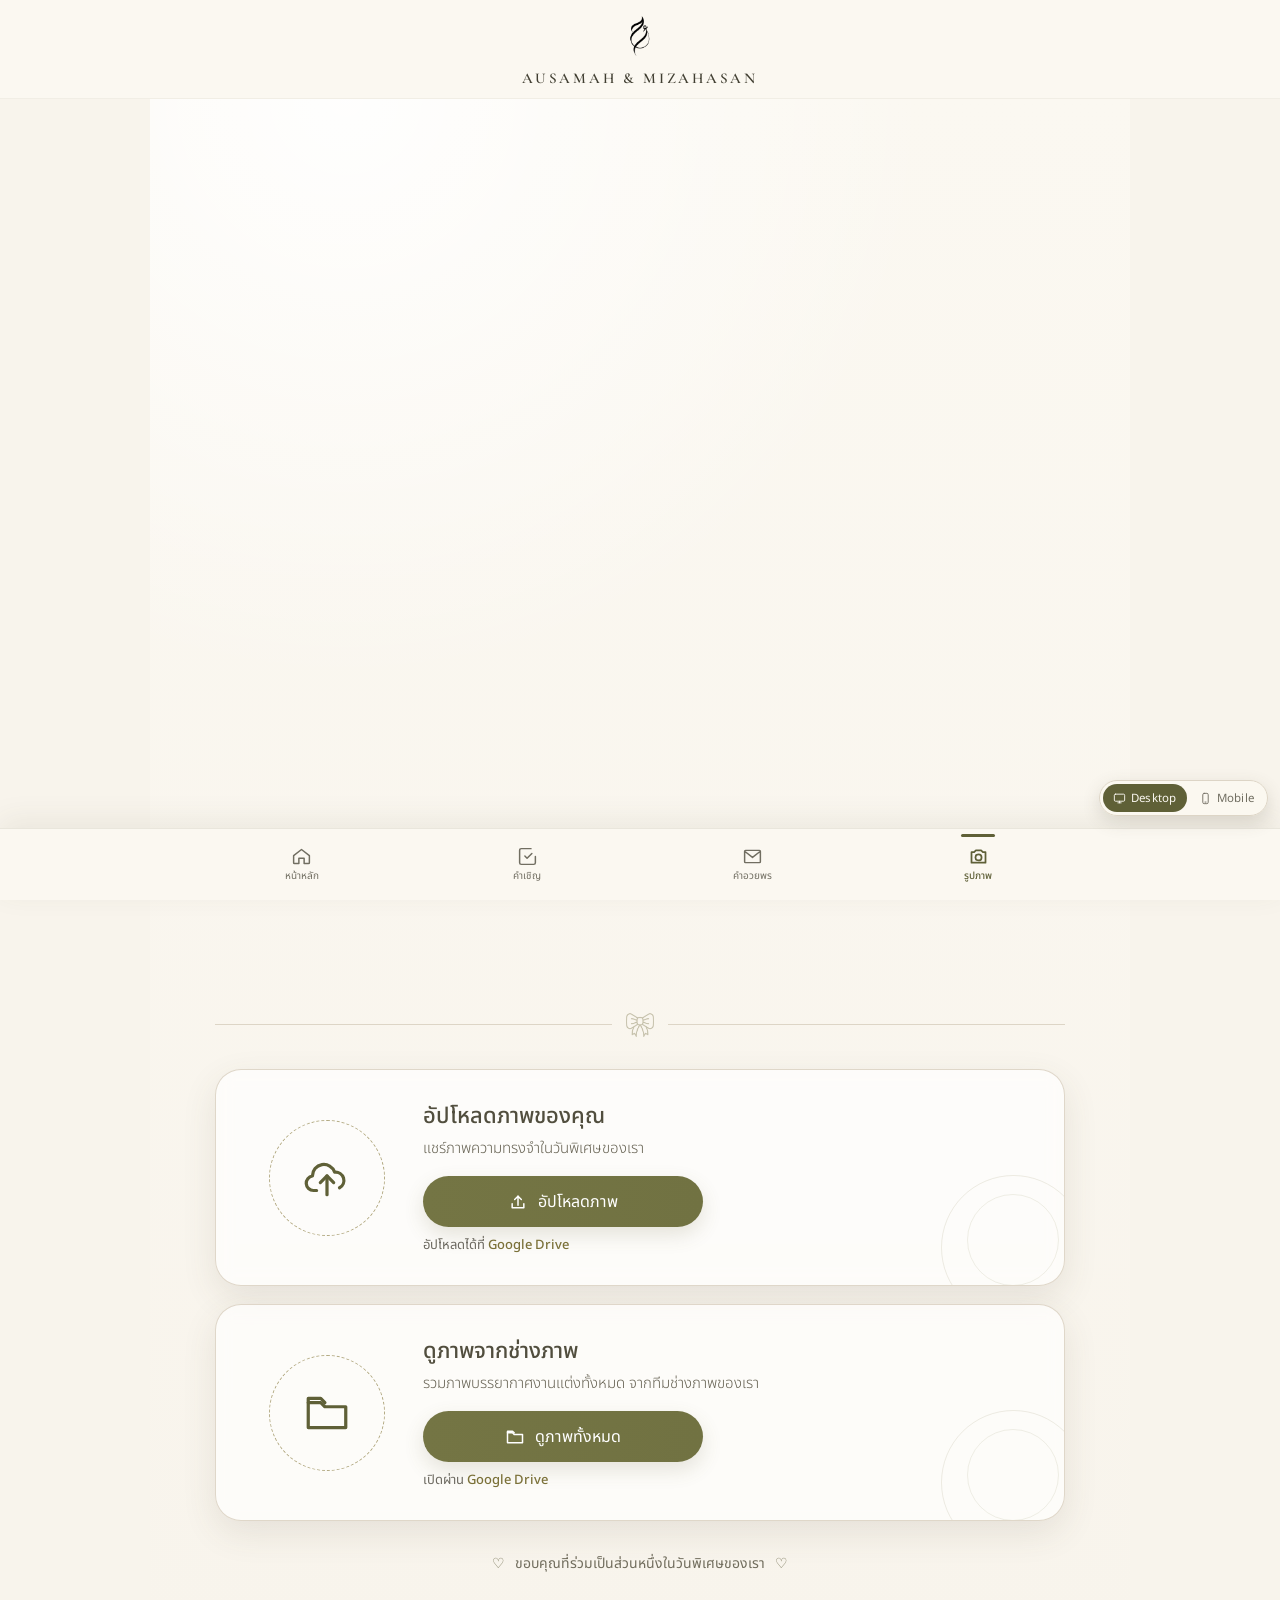
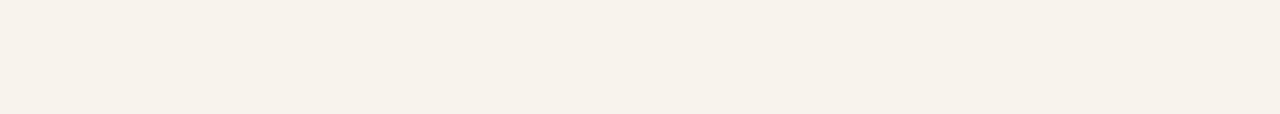
==== photos.html @ 37a3ab59 "Water the tree while the wishes load, then grow it and let the hearts open Fetching the wishes takes" ====
<!DOCTYPE html>
<html lang="th">

<head>

  <meta charset="UTF-8" />

  <meta
    name="viewport"
    content="width=device-width, initial-scale=1, viewport-fit=cover"
  />

  <meta
    name="theme-color"
    content="#f8f4ec"
  />

  <title>Our Photos — Ausamah & Mizahasan</title>

  <meta name="description" content="ภาพความทรงจำของ Ausamah & Mizahasan" />

  <link rel="icon" href="favicon.ico" sizes="any" />
  <link rel="icon" type="image/png" sizes="32x32" href="favicon-32.png" />
  <link rel="apple-touch-icon" href="apple-touch-icon.png" />

  <meta property="og:type" content="website" />
  <meta property="og:title" content="Our Photos — Ausamah & Mizahasan" />
  <meta property="og:description" content="ภาพความทรงจำของ Ausamah & Mizahasan" />
  <meta property="og:image" content="https://anomakrpt.github.io/anosunwedding/pic/WELCOME.png" />
  <meta name="twitter:card" content="summary_large_image" />


  <!-- =========================================================
       GOOGLE FONTS
       ใช้เหมือน wishes.html
  ========================================================== -->

  <link
    rel="preconnect"
    href="https://fonts.googleapis.com"
  >

  <link
    rel="preconnect"
    href="https://fonts.gstatic.com"
    crossorigin
  >

  <link
    href="https://fonts.googleapis.com/css2?family=Cormorant+Garamond:wght@400;500;600;700&family=Noto+Sans+Thai:wght@300;400;500&display=swap"
    rel="stylesheet"
  >


    <link rel="stylesheet" href="assets/css/base.css?v=20260830-85" />
  <link rel="stylesheet" href="assets/css/components.css?v=20260830-85" />
  <link rel="stylesheet" href="assets/css/photos.css?v=20260830-85" />

</head>



<body>


  <!-- =========================================================
       HEADER
       เหมือน wishes.html
  ========================================================== -->

  <header class="topbar">

    <div class="header-space"></div>


    <div class="brand">

      <!--
        ใช้ logo เดียวกับ wishes.html
        path:
        pic/logo.png
      -->

      <img
        src="pic/logo.png"
        alt="Ausamah & Mizahasan Logo"
        class="brand-logo"
      >

      <h1 lang="en">
        AUSAMAH &amp; MIZAHASAN
      </h1>

    </div>


    <div class="header-space"></div>

  </header>



  <!-- =========================================================
       MAIN
  ========================================================== -->

  <main class="photo-page">


    <!-- =======================================================
         TITLE
    ======================================================== -->

    <section class="photo-heading">

      <!--
        ใช้ icon bow เดียวกับหน้า Wishes
      -->

      <img
        src="pic/icon-camera.png"
        alt=""
        class="photo-heading-icon"
      >

      <h2>
        THE ARCHIVE
      </h2>

      <p>
        บันทึกช่วงเวลาผ่านภาพถ่าย
      </p>

      <div class="photo-heart">
        ♡
      </div>

    </section>



    <!-- =======================================================
         PHOTO GALLERY
    ======================================================== -->

    <section class="gallery-wrap">


      <!-- =====================================================
           MAIN SLIDER
      ====================================================== -->

      <div
        class="main-slider"
        id="mainSlider"
      >


        <!--
          JavaScript จะสร้างรูปทั้งหมด
          จาก array ด้านล่างให้อัตโนมัติ
        -->

        <div
          class="main-slider-track"
          id="mainSliderTrack"
        ></div>



        <!-- Previous -->

        <button
          class="slider-arrow prev"
          id="photoPrev"
          type="button"
          aria-label="Previous photo"
        >

          <svg
            viewBox="0 0 24 24"
            aria-hidden="true"
          >
            <path d="M15 5l-7 7 7 7"></path>
          </svg>

        </button>



        <!-- Next -->

        <button
          class="slider-arrow next"
          id="photoNext"
          type="button"
          aria-label="Next photo"
        >

          <svg
            viewBox="0 0 24 24"
            aria-hidden="true"
          >
            <path d="M9 5l7 7-7 7"></path>
          </svg>

        </button>



        <!-- Dots -->

        <div
          class="photo-dots"
          id="photoDots"
        ></div>

      </div>



      <!-- =====================================================
           THUMBNAILS
      ====================================================== -->

      <div class="thumbnail-viewport">

        <div
          class="thumbnail-track"
          id="thumbnailTrack"
        ></div>

      </div>

    </section>



    <!-- =======================================================
         DIVIDER
    ======================================================== -->

    <div class="photo-divider">
     <!-- <span>✦</span> -->
      <img
            src="pic/icon-bow.png"
            alt=""
            class="bow-icon small"
          >
    </div> 

        <!--<div class="divider">

          <img
            src="pic/icon-bow.png"
            alt=""
            class="bow-icon small"
          >

        </div> -->



    <!-- =======================================================
         GOOGLE DRIVE
    ======================================================== -->

    <section class="drive-cards">


      <!-- =====================================================
           UPLOAD PHOTO
      ====================================================== -->

      <article class="drive-card">

        <div class="drive-icon-wrap">

          <div class="drive-icon-circle">

            <svg
              viewBox="0 0 24 24"
              aria-hidden="true"
            >

              <path
                d="M7 18H5.5A3.5 3.5 0 0 1 5 11.04 5.5 5.5 0 0 1 15.7 9.2 4 4 0 0 1 18 16.7"
              ></path>

              <path
                d="M12 20V11"
              ></path>

              <path
                d="M8.8 14.2 12 11l3.2 3.2"
              ></path>

            </svg>

          </div>

        </div>


        <div class="drive-content">

          <h3>
            อัปโหลดภาพของคุณ
          </h3>

          <p>
            แชร์ภาพความทรงจำในวันพิเศษของเรา
          </p>


          <!--
            ===================================================
            GOOGLE DRIVE LINK สำหรับแขกอัปโหลดรูป

            เปลี่ยน href ตรงนี้
            ===================================================
          -->

          <a
            href="https://drive.google.com/drive/folders/1OrO7rjlWH7S7kwReh6VTaQnHgbOzxsTW?usp=share_link"
            target="_blank"
            rel="noopener noreferrer"
            class="drive-button"
          >

            <svg
              viewBox="0 0 24 24"
              aria-hidden="true"
            >

              <path
                d="M12 16V5"
              ></path>

              <path
                d="M8 9l4-4 4 4"
              ></path>

              <path
                d="M5 14v5h14v-5"
              ></path>

            </svg>

            <span>
              อัปโหลดภาพ
            </span>

          </a>


          <div class="drive-note">

            อัปโหลดได้ที่

            <span>
              Google Drive
            </span>

          </div>

        </div>


        <div class="drive-decoration"></div>

      </article>



      <!-- =====================================================
           PHOTOGRAPHER PHOTO
      ====================================================== -->

      <article class="drive-card">

        <div class="drive-icon-wrap">

          <div class="drive-icon-circle">

            <svg
              viewBox="0 0 24 24"
              aria-hidden="true"
            >

              <path
                d="M3 7h6l2 2h10v10H3z"
              ></path>

              <path
                d="M3 7V5h6l2 2"
              ></path>

            </svg>

          </div>

        </div>


        <div class="drive-content">

          <h3>
            ดูภาพจากช่างภาพ
          </h3>

          <p>
            รวมภาพบรรยากาศงานแต่งทั้งหมด
            จากทีมช่างภาพของเรา
          </p>


          <!--
            ===================================================
            GOOGLE DRIVE LINK ของช่างภาพ

            เปลี่ยน href ตรงนี้
            ===================================================
          -->

          <a
            href="https://drive.google.com/drive/folders/15unxTpqt11C5gHwPavCAvX5eJGuQ-Dy6?usp=share_link"
            target="_blank"
            rel="noopener noreferrer"
            class="drive-button"
          >

            <svg
              viewBox="0 0 24 24"
              aria-hidden="true"
            >

              <path
                d="M3 7h6l2 2h10v10H3z"
              ></path>

              <path
                d="M3 7V5h6l2 2"
              ></path>

            </svg>


            <span>
              ดูภาพทั้งหมด
            </span>

          </a>


          <div class="drive-note">

            เปิดผ่าน

            <span>
              Google Drive
            </span>

          </div>

        </div>


        <div class="drive-decoration"></div>

      </article>

    </section>



    <!-- =======================================================
         THANK YOU
    ======================================================== -->

    <section class="photo-thanks">

      <span>♡</span>

      <p>
        ขอบคุณที่ร่วมเป็นส่วนหนึ่งในวันพิเศษของเรา
      </p>

      <span>♡</span>

    </section>


  </main>



  <!-- =========================================================
       BOTTOM NAVIGATION
       เหมือน wishes.html
  ========================================================== -->

  <nav class="bottom-nav">


    <!-- HOME -->

    <a
      href="index.html?skipIntro=1#home"
      class="nav-item"
    >

      <svg
        viewBox="0 0 24 24"
        aria-hidden="true"
      >

        <path
          d="M3 11L12 4l9 7v8a1 1 0 0 1-1 1h-5v-6H9v6H4a1 1 0 0 1-1-1z"
        ></path>

      </svg>

      <span>
        หน้าหลัก
      </span>

    </a>


<a
      href="rsvp.html"
      class="nav-item"
    >
      <svg
        viewBox="0 0 24 24"
        aria-hidden="true"
      >
        <path d="M9 11.5l2.5 2.5L17 8.5" />
        <path d="M21 12v7a2 2 0 0 1-2 2H5a2 2 0 0 1-2-2V5a2 2 0 0 1 2-2h11" />
      </svg>

      <span>คำเชิญ</span>
    </a>


<!-- WISHES -->

    <a
      href="wishes.html"
      class="nav-item"
    >

      <svg
        viewBox="0 0 24 24"
        aria-hidden="true"
      >

        <path
          d="M3 6l9 7 9-7M4 5h16a1 1 0 0 1 1 1v12a1 1 0 0 1-1 1H4a1 1 0 0 1-1-1V6a1 1 0 0 1 1-1z"
        ></path>

      </svg>

      <span>
        คำอวยพร
      </span>

    </a>


<!-- PHOTOS : ACTIVE -->

    <a
      href="photos.html"
      class="nav-item active"
      aria-current="page"
    >

      <svg
        viewBox="0 0 24 24"
        aria-hidden="true"
      >

        <path
          d="M4 7h3l2-2h6l2 2h3v12H4z"
        ></path>

        <circle
          cx="12"
          cy="13"
          r="3.5"
        ></circle>

      </svg>

      <span>
        รูปภาพ
      </span>

    </a>

  </nav>



  <!-- =========================================================
       PHOTO JAVASCRIPT

       สไลด์ภาพอยู่ที่ assets/js/gallery.js
       (แยกจาก assets/js/wishes.js เพื่อไม่ให้สองหน้าชนกัน)

       รูป Gallery อยู่ที่:

       pic/photo/photo-01.jpg
       pic/photo/photo-02.jpg
       ...
  ========================================================== -->

  <script src="assets/js/main.js?v=20260830-85"></script>
  <script src="assets/js/gallery.js?v=20260830-85"></script>


  <script src="assets/js/viewtoggle.js?v=20260830-85"></script>

</body>

</html>
---- assets/css/base.css ----
/* =========================================================
   BASE — design tokens + reset + header ใช้ร่วมทุกหน้า
   หมายเหตุ: home.css มี :root ชุดเก่า (palette ครีมเข้ม)
   override เฉพาะหน้าแรก — รอ unify ในอนาคต
========================================================= */

:root {
  --cream: #f8f4ec;
  --cream-light: #fbf8f1;
  --paper: rgba(255, 255, 255, .72);
  --olive: #777747;
  --olive-dark: #5f6037;
  --olive-soft: #9b9870;
  --text: #403e31;
  --muted: #6f6b60;
  --line: #ddd5c6;
  --shadow: 0 12px 35px rgba(85, 76, 54, .11);
  --radius: 26px;
  --nav-height: 72px;

  /* ที่ต้องจองไว้ให้แถบเมนูล่างจริง ๆ = ความสูงแถบ + safe area ของเครื่อง
     บน iPhone ที่มีแถบ home indicator ตัวแถบจะสูงกว่า 72px
     ถ้าจองแค่ --nav-height เนื้อหาบรรทัดล่างสุดจะโดนทับ */
  --nav-space: calc(var(--nav-height) + env(safe-area-inset-bottom, 0px));

  /* token ของ bottom navigation */
  --nav-cream: #fbf8f1;
  --nav-olive: #777747;
  --nav-olive-dark: #5f6037;
  --nav-muted: #716e61;
}

* {
  box-sizing: border-box;
}

html {
  scroll-behavior: smooth;
}

body {
  margin: 0;
  color: var(--text);
  background: var(--cream);
  font-family: "Noto Sans Thai", sans-serif;
  overflow-x: hidden;
  /* เว้นพื้นที่ให้ bottom navigation */
  padding-bottom: calc(var(--nav-height) + env(safe-area-inset-bottom));
}

button,
a,
input,
textarea {
  font: inherit;
  -webkit-tap-highlight-color: transparent;
}

button {
  cursor: pointer;
}

a:focus-visible,
button:focus-visible {
  outline: 2px solid var(--olive);
  outline-offset: 3px;
}

/* =========================================================
       HEADER
       ใช้โครงเดียวกับ wishes.html
    ========================================================== */

    .topbar {

      /* 170px คือ 21% ของโน้ตบุ๊กจอสูง 800px สำหรับโลโก้กับชื่อคู่บ่าวสาว
         ซึ่งแขกเห็นมาแล้วจากหน้าแรก — ลดลงให้เนื้อหาจริงได้พื้นที่ */
      min-height: 0;

      padding:
        12px 28px
        10px;

      display: grid;

      grid-template-columns:
        60px 1fr 60px;

      align-items: start;

      position: relative;

      z-index: 5;

      background: #fbf8f1;

      border-bottom:
        1px solid
        rgba(126, 119, 92, .08);
    }


    .header-space {

      width: 46px;

      height: 46px;

      margin-top: 12px;
    }


    .brand {

      text-align: center;

      line-height: 1.2;
    }


    .brand-logo {

      display: block;

      width: 46px;

      height: auto;

      max-height: 52px;

      object-fit: contain;

      margin:
        0 auto 10px;
    }


    .brand h1 {

      margin:
        5px 0 2px;

      font:
        600 15px/1.1
        "Cormorant Garamond",
        serif;

      letter-spacing: .18em;
    }

.bow-icon{
  display:block;
  width:32px;
  height:32px;
  object-fit:contain;
  margin:0 auto 5px;
  opacity:.72;
}

.bow-icon.small{
  width:28px;
  height:28px;
  margin:0;
}

@media (max-width: 700px) {

  .topbar {
  
    min-height: 142px;
  
    padding:
      18px 14px 18px;
  
    grid-template-columns:
      46px 1fr 46px;
  }

  .header-space {
  
    width: 40px;
  
    height: 40px;
  
    margin-top: 8px;
  }

  .brand-logo {
  
    width: 58px;
  
    max-height: 66px;
  
    margin-bottom: 7px;
  }

  .brand h1 {
  
    font-size: 14px;
  
    margin-top: 7px;
  }

}


/* =========================================================
   MOBILE — ย่อหัวหน้าให้เนื้อหาจริงได้พื้นที่มากขึ้น

   หัวหน้าเดิมสูง 142px บนจอ 812px คิดเป็น 17% ของจอ
   ทั้งที่เป็นแค่โลโก้กับชื่อคู่บ่าวสาว ซึ่งซ้ำกับที่เห็นในหน้าแรกแล้ว
========================================================= */

@media (max-width: 700px) {

  .topbar {
    min-height: 0;
    padding: 12px 14px 10px;
    grid-template-columns: 38px 1fr 38px;
  }

  .header-space {
    width: 34px;
    height: 34px;
    margin-top: 4px;
  }

  .brand-logo {
    width: 44px;
    max-height: 50px;
    margin-bottom: 3px;
  }

  .brand h1 {
    font-size: 12.5px;
    letter-spacing: .16em;
    margin-top: 4px;
  }

}


/* =========================================================
   TABLET — หัวหน้ายังใช้ขนาดของจอเดสก์ท็อป (170px)

   กฎย่อก่อนหน้าตั้งไว้ที่ ≤700px แท็บเล็ตจึงไม่เข้าเงื่อนไข
   เนื้อหาจริงเลยถูกดันลงไปจนปุ่มหลักตกขอบจอ
========================================================= */

@media (min-width: 701px) and (max-width: 1024px) {

  .topbar {
    min-height: 0;
    padding: 16px 20px 12px;
    grid-template-columns: 44px 1fr 44px;
  }

  .brand-logo {
    width: 52px;
    max-height: 58px;
    margin-bottom: 4px;
  }

  .brand h1 {
    font-size: 14px;
    margin-top: 5px;
  }

  .header-space {
    width: 40px;
    height: 40px;
    margin-top: 4px;
  }

}
---- assets/css/components.css ----
/* =========================================================
   COMPONENTS — ใช้ร่วมกันทุกหน้า
   Bottom Navigation (นิยามเดียว แก้ที่นี่ที่เดียว)
========================================================= */

/* =========================================================
       BOTTOM NAV
    ========================================================== */

    .bottom-nav {

      position: fixed;

      left: 0;

      right: 0;

      bottom: 0;

      /* เต็มความกว้างจอเสมอ — เดิมจำกัด 760px แล้วจัดกลาง
         ทำให้บนจอกว้างมีช่องว่างสองข้างดูเหมือนแถบลอย */
      width: 100%;

      min-height: var(--nav-height);

      /* เนื้อหาข้างในยังคุมความกว้างไว้ ไม่ให้ไอคอนกระจายห่างเกินบนจอใหญ่ */
      padding:
        8px max(12px, calc((100% - 900px) / 2))
        calc(10px + env(safe-area-inset-bottom, 0px));

      display: grid;

      grid-template-columns:
        repeat(4, 1fr);

      align-items: center;

      gap: 2px;

      background:
        rgba(251, 248, 241, .93);

      border-top:
        1px solid
        rgba(112, 106, 81, .13);

      box-shadow:
        0 -8px 30px
        rgba(79, 73, 53, .08);

      backdrop-filter:
        blur(16px);

      -webkit-backdrop-filter:
        blur(16px);

      z-index: 9999;
    }


    /* =========================================================
       NAV ITEM
    ========================================================== */

    .bottom-nav .nav-item {

      position: relative;

      min-width: 0;

      color: var(--nav-muted);

      text-decoration: none;

      display: flex;

      flex-direction: column;

      align-items: center;

      justify-content: center;

      gap: 4px;

      padding: 4px 2px;

      background: transparent;

      border: 0;

      border-radius: 0;

      box-shadow: none;

      transition:
        color .2s ease,
        opacity .2s ease;

      -webkit-tap-highlight-color:
        transparent;
    }


    /* กัน style.css เก่าใส่พื้นหลังให้ปุ่ม */

    .bottom-nav .nav-item::after {

      display: none;
    }


    /* =========================================================
       ICON
    ========================================================== */

    .bottom-nav .nav-item svg {

      display: block;

      width: 21px;

      height: 21px;

      fill: none;

      stroke: currentColor;

      stroke-width: 1.7;

      stroke-linecap: round;

      stroke-linejoin: round;

      margin: 0;

      padding: 0;
    }


    /* =========================================================
       TEXT
    ========================================================== */

    .bottom-nav .nav-item span {

      display: block;

      margin: 0;

      padding: 0;

      font-family:
        "Noto Sans Thai",
        sans-serif;

      font-size: 10px;

      font-weight: 400;

      line-height: 1;

      letter-spacing: 0;

      white-space: nowrap;

      color: inherit;
    }


    /* =========================================================
       HOVER
    ========================================================== */

    .bottom-nav .nav-item:hover {

      color: var(--nav-olive);

      background: transparent;
    }


    /* =========================================================
       ACTIVE
    ========================================================== */

    .bottom-nav .nav-item.active {

      color: var(--nav-olive-dark);

      background: transparent;

      font-weight: 500;
    }


    /*
       เส้น olive บนเมนูที่ active
       เหมือนหน้า wishes / photos
    */

    .bottom-nav .nav-item.active::before {

      content: "";

      position: absolute;

      top: -8px;

      left: 50%;

      transform: translateX(-50%);

      width: 34px;

      height: 3px;

      border-radius: 999px;

      background:
        var(--nav-olive-dark);
    }


    .bottom-nav .nav-item.active svg {

      stroke-width: 2;
    }


    .bottom-nav .nav-item.active span {

      font-weight: 500;
    }


    /* =========================================================
       MOBILE
    ========================================================== */

    @media (max-width: 700px) {

      .bottom-nav {

        width: 100%;

        border-radius: 0;
      }


      .bottom-nav .nav-item svg {

        width: 20px;

        height: 20px;
      }


      .bottom-nav .nav-item span {

        font-size: 9px;
      }

    }


    /* =========================================================
       SMALL MOBILE
    ========================================================== */

    @media (max-width: 420px) {

      .bottom-nav {

        padding-left: 5px;

        padding-right: 5px;
      }


      .bottom-nav .nav-item span {

        font-size: 8.5px;
      }

    }

/* ===== focus ให้มองเห็นตอนใช้คีย์บอร์ด ===== */
.bottom-nav .nav-item:focus-visible {
  outline: 2px solid var(--nav-olive);
  outline-offset: -4px;
  border-radius: 12px;
}

/* =========================================================
   SCROLL REVEAL — ทำงานคู่กับ assets/js/main.js
   (.reveal ถูกเติมโดย JS เท่านั้น — ถ้า JS ไม่โหลด เนื้อหาแสดงปกติ)
========================================================= */

.reveal {
  opacity: 0;
  transform: translateY(26px);
  transition:
    opacity .8s ease var(--reveal-delay, 0ms),
    transform .8s cubic-bezier(.22, .61, .36, 1) var(--reveal-delay, 0ms);
  will-change: opacity, transform;
}

.reveal.in-view {
  opacity: 1;
  transform: none;
  will-change: auto;
}

@media (prefers-reduced-motion: reduce) {
  .reveal {
    opacity: 1;
    transform: none;
    transition: none;
  }
}


/* =========================================================
   SC 1.4.10 Reflow — ช่องเมนูต้องย่อได้

   ค่าเริ่มต้นของ grid item คือ min-width:auto ซึ่งไม่ยอมเล็กกว่าเนื้อหา
   ป้ายภาษาไทยจึงดันแถบเมนูให้กว้างเกินจอ 320px
========================================================= */

.bottom-nav .nav-item {
  min-width: 0;
}

.bottom-nav .nav-item span {
  max-width: 100%;
}


/* =========================================================
   VIEW TOGGLE — ปุ่มสลับดู Desktop / Mobile (มุมล่างขวา)

   เป็นเครื่องมือตรวจงาน ไม่ใช่ส่วนหนึ่งของการ์ดเชิญ
   จึงวางให้เงียบที่สุด และซ่อนตอนสั่งพิมพ์
   ถ้าไม่อยากให้แขกเห็น ลบ <script src=".../viewtoggle.js"> ออกได้เลย
========================================================= */

.viewbar {
  position: fixed;
  right: 12px;
  bottom: calc(var(--nav-space, 72px) + 12px);
  z-index: 10001;

  display: flex;
  gap: 2px;
  padding: 3px;

  border: 1px solid var(--line);
  border-radius: 999px;
  background: rgba(251, 248, 241, .94);
  box-shadow: 0 6px 18px rgba(79, 73, 53, .16);
  backdrop-filter: blur(10px);
  -webkit-backdrop-filter: blur(10px);
}

.viewbar-btn {
  display: inline-flex;
  align-items: center;
  gap: 5px;

  /* 28px — พ้นเกณฑ์เป้ากด 24px ของ WCAG SC 2.5.8 */
  min-height: 28px;
  padding: 0 10px;

  border: 0;
  border-radius: 999px;
  background: transparent;
  color: #716e61;
  font-family: inherit;
  font-size: 11.5px;
  letter-spacing: .02em;
  cursor: pointer;
  transition: background .2s ease, color .2s ease;
}

.viewbar-btn svg {
  width: 13px;
  height: 13px;
  fill: none;
  stroke: currentColor;
  stroke-width: 1.7;
  stroke-linecap: round;
  stroke-linejoin: round;
  flex: none;
}

.viewbar-btn.is-on {
  background: var(--nav-olive-dark, #5f6037);
  color: #fbf8f1;
}

.viewbar-btn:focus-visible {
  outline: 2px solid var(--nav-olive-dark, #5f6037);
  outline-offset: 2px;
}


/* ---------- กรอบจำลองมือถือ ---------- */

.viewframe-overlay {
  position: fixed;
  inset: 0;
  z-index: 10000;

  display: flex;
  align-items: center;
  justify-content: center;

  background: rgba(46, 43, 33, .72);
  backdrop-filter: blur(3px);
  -webkit-backdrop-filter: blur(3px);
}

.viewframe-shell {
  transform-origin: center center;
  display: flex;
  flex-direction: column;
  align-items: center;
  gap: 10px;
}

.viewframe {
  width: 390px;
  height: 844px;
  border: 0;
  border-radius: 34px;
  background: var(--cream, #f8f4ec);
  box-shadow:
    0 0 0 9px #2b2a25,
    0 0 0 11px #4a4740,
    0 26px 60px rgba(0, 0, 0, .45);
}

.viewframe-caption {
  margin: 0;
  font-family: ui-monospace, SFMono-Regular, Menlo, monospace;
  font-size: 12px;
  letter-spacing: .08em;
  color: rgba(251, 248, 241, .82);
}

/* ระหว่างเปิดกรอบ ไม่ต้องให้หน้าข้างหลังเลื่อนตาม */
html.is-viewframe,
html.is-viewframe body {
  overflow: hidden;
}

@media print {
  .viewbar,
  .viewframe-overlay {
    display: none;
  }
}

@media (max-width: 430px) {
  .viewbar-btn span {
    display: none;
  }

  .viewbar-btn {
    padding: 0 9px;
  }
}
---- assets/css/photos.css ----
/* ============ PHOTOS PAGE ============ */
button {
  cursor: pointer;
}


img {
  display: block;
}


/* =========================================================
   PHOTO PAGE
========================================================== */

.photo-page {

  max-width: 980px;

  margin: 0 auto;

  padding:
    48px 22px 60px;

  background:
    radial-gradient(
      circle at 20% 0%,
      rgba(255,255,255,.9),
      transparent 34%
    ),
    linear-gradient(
      180deg,
      #fbf8f1 0%,
      #f8f4ec 100%
    );
}


/* =========================================================
   PAGE TITLE
========================================================== */

.photo-heading {

  text-align: center;

  margin-bottom: 30px;
}


.photo-heading-icon {

  width: 38px;

  height: 38px;

  object-fit: contain;

  margin:
    0 auto 7px;

  opacity: .72;
}


.photo-heading h2 {

  margin:
    5px 0 3px;

  font:
    600 clamp(30px,5vw,40px)/1.1
    "Cormorant Garamond",
    serif;

  letter-spacing: .12em;
}


.photo-heading p {

  margin: 0;

  font-size: 19px;

  font-weight: 300;

  color: #575344;
}


.photo-heart {

  margin-top: 7px;

  color: #767356;

  font-size: 17px;
}


/* =========================================================
   MAIN GALLERY CARD
========================================================== */

.gallery-wrap {

  width: 100%;

  max-width: 850px;

  margin:
    0 auto;
}


.main-slider {

  position: relative;

  width: 100%;

  overflow: hidden;

  border-radius: 28px;

  background:
    #e8e3d8;

  box-shadow:
    0 14px 38px
    rgba(83, 74, 52, .14);

  touch-action: pan-y;
}


/*
   ตัว slider เป็น track
   เวลาสไลด์จะเลื่อนทั้งรูปจริง
   จึง smooth กว่าเปลี่ยน src
*/

.main-slider-track {

  display: flex;

  width: 100%;

  transition:
    transform
    .65s
    cubic-bezier(.22,.61,.36,1);

  will-change: transform;
}


.main-slide {

  flex:
    0 0 100%;

  width: 100%;

  aspect-ratio:
    4 / 3;

  overflow: hidden;
}


.main-slide img {

  width: 100%;

  height: 100%;

  object-fit: cover;
}


/* =========================================================
   ARROWS
========================================================== */

.slider-arrow {

  position: absolute;

  top: 50%;

  transform:
    translateY(-50%);

  z-index: 5;

  width: 50px;

  height: 50px;

  padding: 0;

  border: 0;

  border-radius: 50%;

  display: grid;

  place-items: center;

  color: var(--olive-dark);

  background:
    rgba(255, 252, 246, .92);

  box-shadow:
    0 5px 15px
    rgba(55, 48, 35, .13);

  backdrop-filter:
    blur(6px);

  -webkit-backdrop-filter:
    blur(6px);

  transition:
    transform .2s ease,
    background .2s ease;
}


.slider-arrow:hover {

  background:
    rgba(255,255,255,.98);
}


.slider-arrow:active {

  transform:
    translateY(-50%)
    scale(.94);
}


.slider-arrow.prev {
  left: 16px;
}


.slider-arrow.next {
  right: 16px;
}


.slider-arrow svg {

  width: 20px;

  height: 20px;

  fill: none;

  stroke: currentColor;

  stroke-width: 2;

  stroke-linecap: round;

  stroke-linejoin: round;
}


/* =========================================================
   DOTS
========================================================== */

.photo-dots {

  position: absolute;

  left: 50%;

  bottom: 15px;

  transform:
    translateX(-50%);

  z-index: 5;

  display: flex;

  align-items: center;

  gap: 8px;

  max-width:
    calc(100% - 120px);

  overflow: hidden;
}


.photo-dot {

  flex:
    0 0 auto;

  width: 9px;

  height: 9px;

  padding: 0;

  border:
    1.5px solid
    rgba(255,255,255,.95);

  border-radius: 50%;

  background:
    rgba(255,255,255,.28);

  transition:
    .25s ease;
}


.photo-dot.active {

  background: #fff;

  transform:
    scale(1.15);
}


/* =========================================================
   THUMBNAILS
========================================================== */

.thumbnail-viewport {

  position: relative;

  width: 100%;

  margin-top: 18px;

  overflow: hidden;
}


.thumbnail-track {

  width: 100%;

  display: flex;

  gap: 11px;

  overflow-x: auto;

  padding:
    2px 2px 8px;

  scroll-behavior: smooth;

  scrollbar-width: none;

  -webkit-overflow-scrolling:
    touch;
}


.thumbnail-track::-webkit-scrollbar {
  display: none;
}


.thumbnail {

  flex:
    0 0 92px;

  width: 92px;

  height: 78px;

  padding: 0;

  border:
    1.5px solid transparent;

  border-radius: 15px;

  overflow: hidden;

  background: transparent;

  opacity: .68;

  transition:
    opacity .25s ease,
    transform .25s ease,
    border-color .25s ease;
}


.thumbnail img {

  width: 100%;

  height: 100%;

  object-fit: cover;
}


.thumbnail.active {

  opacity: 1;

  border-color:
    var(--olive);

  transform:
    scale(1.02);

  box-shadow:
    0 4px 12px
    rgba(82, 78, 49, .12);
}


/* =========================================================
   DIVIDER
========================================================== */

.photo-divider {

  width: 100%;

  max-width: 850px;

  margin:
    30px auto;

  display: flex;

  align-items: center;

  gap: 14px;

  color: #767356;
}


.photo-divider::before,
.photo-divider::after {

  content: "";

  flex: 1;

  height: 1px;

  background:
    var(--line);
}


.photo-divider span {

  font-family:
    "Cormorant Garamond",
    serif;

  font-size: 22px;
}


/* =========================================================
   GOOGLE DRIVE CARDS
========================================================== */

.drive-cards {

  width: 100%;

  max-width: 850px;

  margin:
    0 auto;

  display: grid;

  gap: 18px;
}


.drive-card {

  position: relative;

  min-height: 190px;

  overflow: hidden;

  display: grid;

  grid-template-columns:
    145px 1fr;

  align-items: center;

  gap: 24px;

  padding:
    30px 38px;

  background:
    rgba(255,255,255,.67);

  border:
    1px solid
    rgba(216,207,191,.82);

  border-radius:
    var(--radius);

  box-shadow:
    var(--shadow);

  backdrop-filter:
    blur(8px);

  -webkit-backdrop-filter:
    blur(8px);
}


/* =========================================================
   CARD ICON
========================================================== */

.drive-icon-wrap {

  display: flex;

  align-items: center;

  justify-content: center;
}


.drive-icon-circle {

  width: 116px;

  height: 116px;

  border:
    1.5px dashed
    #b3aa83;

  border-radius: 50%;

  display: grid;

  place-items: center;

  color:
    var(--olive-dark);
}


.drive-icon-circle svg {

  width: 50px;

  height: 50px;

  fill: none;

  stroke: currentColor;

  stroke-width: 1.55;

  stroke-linecap: round;

  stroke-linejoin: round;
}


/* =========================================================
   CARD CONTENT
========================================================== */

.drive-content {

  position: relative;

  z-index: 2;

  min-width: 0;
}


.drive-content h3 {

  margin:
    0 0 4px;

  font-size: 22px;

  font-weight: 500;

  color: #514e3e;
}


.drive-content p {

  margin:
    0 0 15px;

  font-size: 15px;

  line-height: 1.6;

  font-weight: 300;

  color: #666253;
}


.drive-button {

  width: min(100%, 280px);

  min-height: 51px;

  padding:
    10px 22px;

  border-radius:
    999px;

  display: flex;

  align-items: center;

  justify-content: center;

  gap: 10px;

  text-decoration: none;

  color: #fff;

  font-size: 16px;

  background:
    linear-gradient(
      90deg,
      #747544,
      #717242
    );

  box-shadow:
    0 8px 20px
    rgba(103, 102, 57, .16);

  transition:
    transform .2s ease,
    box-shadow .2s ease;
}


.drive-button:hover {

  transform:
    translateY(-1px);

  box-shadow:
    0 10px 23px
    rgba(103, 102, 57, .19);
}


.drive-button svg {

  width: 20px;

  height: 20px;

  fill: none;

  stroke: currentColor;

  stroke-width: 1.8;

  stroke-linecap: round;

  stroke-linejoin: round;
}


.drive-note {

  margin-top: 8px;

  font-size: 13px;

  color: #6c6960;
}


.drive-note span {

  color: #7b7139;

  font-weight: 500;
}


/* =========================================================
   DECORATION
   ใช้ CSS อย่างเดียว ไม่ต้องมีรูปเพิ่ม
========================================================== */

.drive-decoration {

  position: absolute;

  right: -22px;

  bottom: -35px;

  width: 145px;

  height: 145px;

  border:
    1px solid
    rgba(143, 137, 89, .15);

  border-radius:
    50%;

  pointer-events: none;
}


.drive-decoration::before {

  content: "";

  position: absolute;

  width: 90px;

  height: 90px;

  left: 25px;

  top: 18px;

  border:
    1px solid
    rgba(143, 137, 89, .13);

  border-radius:
    50%;
}


/* =========================================================
   THANK YOU
========================================================== */

.photo-thanks {

  padding:
    32px 15px 8px;

  display: flex;

  align-items: center;

  justify-content: center;

  gap: 10px;

  text-align: center;

  color: #716d5d;

  font-size: 14px;
}


.photo-thanks span {

  color: #767356;

  font-size: 14px;
}


.photo-thanks p {
  margin: 0;
}


/* =========================================================
   TABLET / MOBILE
========================================================== */

@media (max-width: 700px) {


  .photo-page {

    padding:
      37px 14px 45px;
  }


  .photo-heading {

    margin-bottom: 24px;
  }


  .photo-heading-icon {

    width: 34px;

    height: 34px;
  }


  .photo-heading h2 {

    font-size: 29px;

    letter-spacing: .09em;
  }


  .photo-heading p {

    font-size: 16px;
  }


  .main-slider {

    border-radius: 22px;
  }


  .main-slide {

    /*
      มือถือให้สูงขึ้นนิดหนึ่ง
      เพื่อให้ภาพพรีเวดดิ้งดูเต็มกว่า
    */

    aspect-ratio:
      1 / .82;
  }


  .slider-arrow {

    width: 44px;

    height: 44px;
  }


  .slider-arrow.prev {
    left: 12px;
  }


  .slider-arrow.next {
    right: 12px;
  }


  .slider-arrow svg {

    width: 17px;

    height: 17px;
  }


  .thumbnail {

    flex-basis: 76px;

    width: 76px;

    height: 68px;

    border-radius: 13px;
  }


  .thumbnail-track {

    gap: 9px;
  }


  .photo-divider {

    margin:
      24px auto;
  }


  .drive-card {

    min-height: 0;

    grid-template-columns:
      94px 1fr;

    gap: 18px;

    padding:
      24px 20px;

    border-radius:
      24px;
  }


  .drive-icon-circle {

    width: 84px;

    height: 84px;
  }


  .drive-icon-circle svg {

    width: 38px;

    height: 38px;
  }


  .drive-content h3 {

    font-size: 19px;
  }


  .drive-content p {

    font-size: 13px;

    margin-bottom: 12px;
  }


  .drive-button {

    min-height: 46px;

    font-size: 14px;

    padding:
      8px 16px;
  }


  .drive-note {

    font-size: 12px;
  }

}


/* =========================================================
   SMALL MOBILE
========================================================== */

@media (max-width: 430px) {

  .photo-page {

    padding-left: 12px;

    padding-right: 12px;
  }


  .main-slider {

    border-radius: 19px;
  }


  .main-slide {

    aspect-ratio:
      1 / .88;
  }


  .thumbnail {

    flex-basis: 70px;

    width: 70px;

    height: 62px;
  }


  .drive-card {

    grid-template-columns:
      76px 1fr;

    gap: 14px;

    padding:
      21px 16px;
  }


  .drive-icon-circle {

    width: 70px;

    height: 70px;
  }


  .drive-icon-circle svg {

    width: 31px;

    height: 31px;
  }


  .drive-content h3 {

    font-size: 17px;
  }


  .drive-content p {

    font-size: 12.5px;

    line-height: 1.55;
  }


  .drive-button {

    width: 100%;

    font-size: 13px;
  }


  .photo-thanks {

    font-size: 12px;

    gap: 7px;
  }

}


/* =========================================================
   REDUCE MOTION
========================================================== */

@media (prefers-reduced-motion: reduce) {

  *,
  *::before,
  *::after {

    animation: none !important;

    transition: none !important;

    scroll-behavior: auto !important;
  }
}


/* =========================================================
   AMBIENT MOTION — แกลเลอรี
========================================================= */

/* สไลด์หลัก: ภาพขยับซูมช้า ๆ ระหว่างชม */
.main-slide img {
  animation: gallerySlowZoom 16s ease-in-out infinite alternate;
}

@keyframes gallerySlowZoom {
  from { transform: scale(1); }
  to   { transform: scale(1.035); }
}

/* thumbnail ยกตัวเมื่อชี้ */
.thumbnail {
  transition: transform .35s ease, box-shadow .35s ease;
}

@media (hover: hover) {
  .thumbnail:hover {
    transform: translateY(-4px);
    box-shadow: 0 10px 24px rgba(85, 76, 54, .18);
  }
}

@media (prefers-reduced-motion: reduce) {
  .main-slide img { animation: none; }
}


/* =========================================================
   SC 2.5.8 Target Size (Minimum) — จุดบอกตำแหน่งรูป

   จุดเดิมกว้าง 9–10px และเรียงชิดกัน จึงไม่เข้าข้อยกเว้นเรื่องระยะห่าง
   ขยายพื้นที่กดเป็น 24×24 โดยคงขนาดจุดที่มองเห็นไว้เท่าเดิม
   (จุดจริงวาดด้วย ::after ส่วนตัวปุ่มกลายเป็นพื้นที่กดโปร่งใส)
========================================================= */

.photo-dot {
  position: relative;
  /* 26 ไม่ใช่ 24 พอดี — กันเศษพิกเซลจากการปัดของ layout */
  width: 26px;
  height: 26px;
  padding: 0;
  border: 0;
  background: none;
  box-shadow: none;
  display: inline-flex;
  align-items: center;
  justify-content: center;
  cursor: pointer;
}

.photo-dot::after {
  content: "";
  width: 9px;
  height: 9px;
  border-radius: 50%;
  background: var(--line, #ddd5c6);
  transition: background .25s ease, transform .25s ease;
}

.photo-dot.active::after {
  background: var(--olive, #777747);
  transform: scale(1.15);
}

.photo-dot:focus-visible {
  outline: 2px solid var(--olive, #777747);
  outline-offset: 0;
  border-radius: 50%;
}


/* =========================================================
   MOBILE — ให้แกลเลอรีชุดแรกจบในหน้าจอเดียว

   ของเดิมแถบรูปย่อชนขอบแถบเมนูพอดี เหลือระยะแค่ 5px
========================================================= */

@media (max-width: 700px) {

  .photo-heading {
    padding-top: 12px;
    padding-bottom: 10px;
  }

  .photo-heading-icon {
    width: 36px;
    margin-bottom: 6px;
  }

  .photo-heading h2 {
    font-size: 25px;
    margin-bottom: 2px;
  }

  .photo-heading .photo-heart {
    margin-top: 4px;
  }

  .gallery-wrap {
    padding-top: 4px;
  }

}


/* =========================================================
   จอเตี้ย — ไม่ให้ภาพหลักดันแถบรูปย่อตกขอบจอ

   ที่ 1280x800 ภาพหลักสูง 638px เมื่อรวมหัวข้อกับแถบรูปย่อแล้ว
   เกินความสูงจอไป 347px ต้องเลื่อนถึงจะเห็นว่ามีรูปย่อให้เลือก
========================================================= */

@media (max-height: 860px) {

  .photo-heading {
    padding-top: 10px;
    padding-bottom: 8px;
  }

  .photo-heading-icon {
    width: 34px;
    margin-bottom: 4px;
  }

  .photo-heading p,
  .photo-heading .photo-sub {
    font-size: 14px;
  }

  .photo-heading .photo-heart {
    margin-top: 2px;
    font-size: 13px;
  }

  /* แถบรูปย่อเป็นตัวช่วยเลือก ไม่ใช่ตัวเอก ย่อได้ */
  .thumbnail-viewport {
    margin-top: 10px;
    height: 70px;
  }

  .thumbnail-viewport img,
  .thumbnail-track img {
    height: 62px;
  }

  /* ย่อ "ตัวสไลด์" ไม่ใช่ตัดขอบกรอบทิ้ง
     ของเดิมจำกัดความสูง .main-slider ที่มี overflow:hidden
     สไลด์ยังสูงตามอัตราส่วน 4:3 เท่าเดิม ส่วนเกินจึงถูกครอปหายไปจากด้านล่าง
     — ซึ่งเป็นตรงที่คนในรูปมักอยู่ */
  .photo-heading {
    margin-bottom: 12px;
  }

  .photo-heading h2 {
    font-size: clamp(21px, 2.4vw, 26px);
  }

  .main-slide {
    min-height: 240px;
  }

  /* คุมความกว้างให้กรอบยังเป็น 3:2 เมื่อความสูงถูกจำกัด
     ไม่งั้นกรอบจะกว้างจนเกิดแถบพื้นสองข้าง (รูปแนวนอน 3:2 มีแปดใบจากสิบเอ็ด) */
  .main-slider {
    margin-left: auto;
    margin-right: auto;
  }

}


/* =========================================================
   หัวข้อเล็กลง และแสดงรูปให้เต็มใบ

   ชุดรูปมีทั้งแนวนอน 3:2 (แปดใบ), 16:9 (หนึ่งใบ) และแนวตั้ง 0.56 (สามใบ)
   กรอบเดียวกับ object-fit:cover จึงต้องครอปทิ้งเสมอ และครอปจากกึ่งกลาง
   ทำให้คนที่อยู่ครึ่งล่างของเฟรมโดนตัด

   เปลี่ยนเป็น contain บนพื้นสีเดียวกับกรอบ ทุกใบจึงเห็นเต็มภาพ
   และตั้งกรอบเป็น 3:2 ซึ่งตรงกับรูปส่วนใหญ่ — แปดใบจะพอดีกรอบไม่มีขอบเลย
========================================================= */

.photo-heading {
  margin-bottom: 18px;
}

.photo-heading h2 {
  margin: 3px 0 2px;
  font:
    600 clamp(23px, 3vw, 30px)/1.12
    "Cormorant Garamond",
    serif;
  letter-spacing: .1em;
}

.main-slide {
  aspect-ratio: 3 / 2;
}

.main-slide img {
  object-fit: contain;
}


/* =========================================================
   จอเตี้ย (ต่อ) — ต้องอยู่ท้ายไฟล์

   บล็อก @media ก่อนหน้าถูกกฎ .photo-heading h2 ที่ใช้ font shorthand
   ด้านล่างเขียนทับ เพราะ shorthand มาทีหลังในลำดับซอร์ส
   ค่าที่ตั้งไว้จึงไม่มีผล — ย้ายมาไว้ท้ายไฟล์เพื่อให้ชนะจริง
========================================================= */

@media (max-height: 860px) {

  .photo-heading {
    padding: 8px 0 6px;
    margin-bottom: 10px;
  }

  .photo-heading-icon {
    width: 30px;
    margin-bottom: 2px;
  }

  .photo-heading h2 {
    margin: 2px 0 1px;
    font-size: 24px;
    line-height: 1.1;
  }

  /* หัวใจใต้หัวข้อเป็นของประดับล้วน จอเตี้ยเอาพื้นที่ไปให้รูปดีกว่า */
  .photo-heading .photo-heart {
    display: none;
  }

  .thumbnail-viewport {
    height: 62px;
    margin-top: 8px;
  }

  .thumbnail-viewport img,
  .thumbnail-track img {
    height: 54px;
  }

  /* ไม่ต้องกำหนดความสูงตายตัวให้สไลด์
     ปล่อยให้เป็น 3:2 ตามอัตราส่วนของรูปส่วนใหญ่ แล้วคุมด้วยความกว้างของกรอบแทน
     ผลคือจอกว้าง-เตี้ยก็ไม่ล้น ส่วนจอแคบอย่างมือถือความกว้างเป็นตัวกำหนด
     รูปแนวนอนจึงเต็มกรอบพอดี ไม่มีแถบพื้นบนล่าง */
  .main-slider {
    max-width: calc((100svh - var(--nav-space, 72px) - 335px) * 1.5);
  }

}
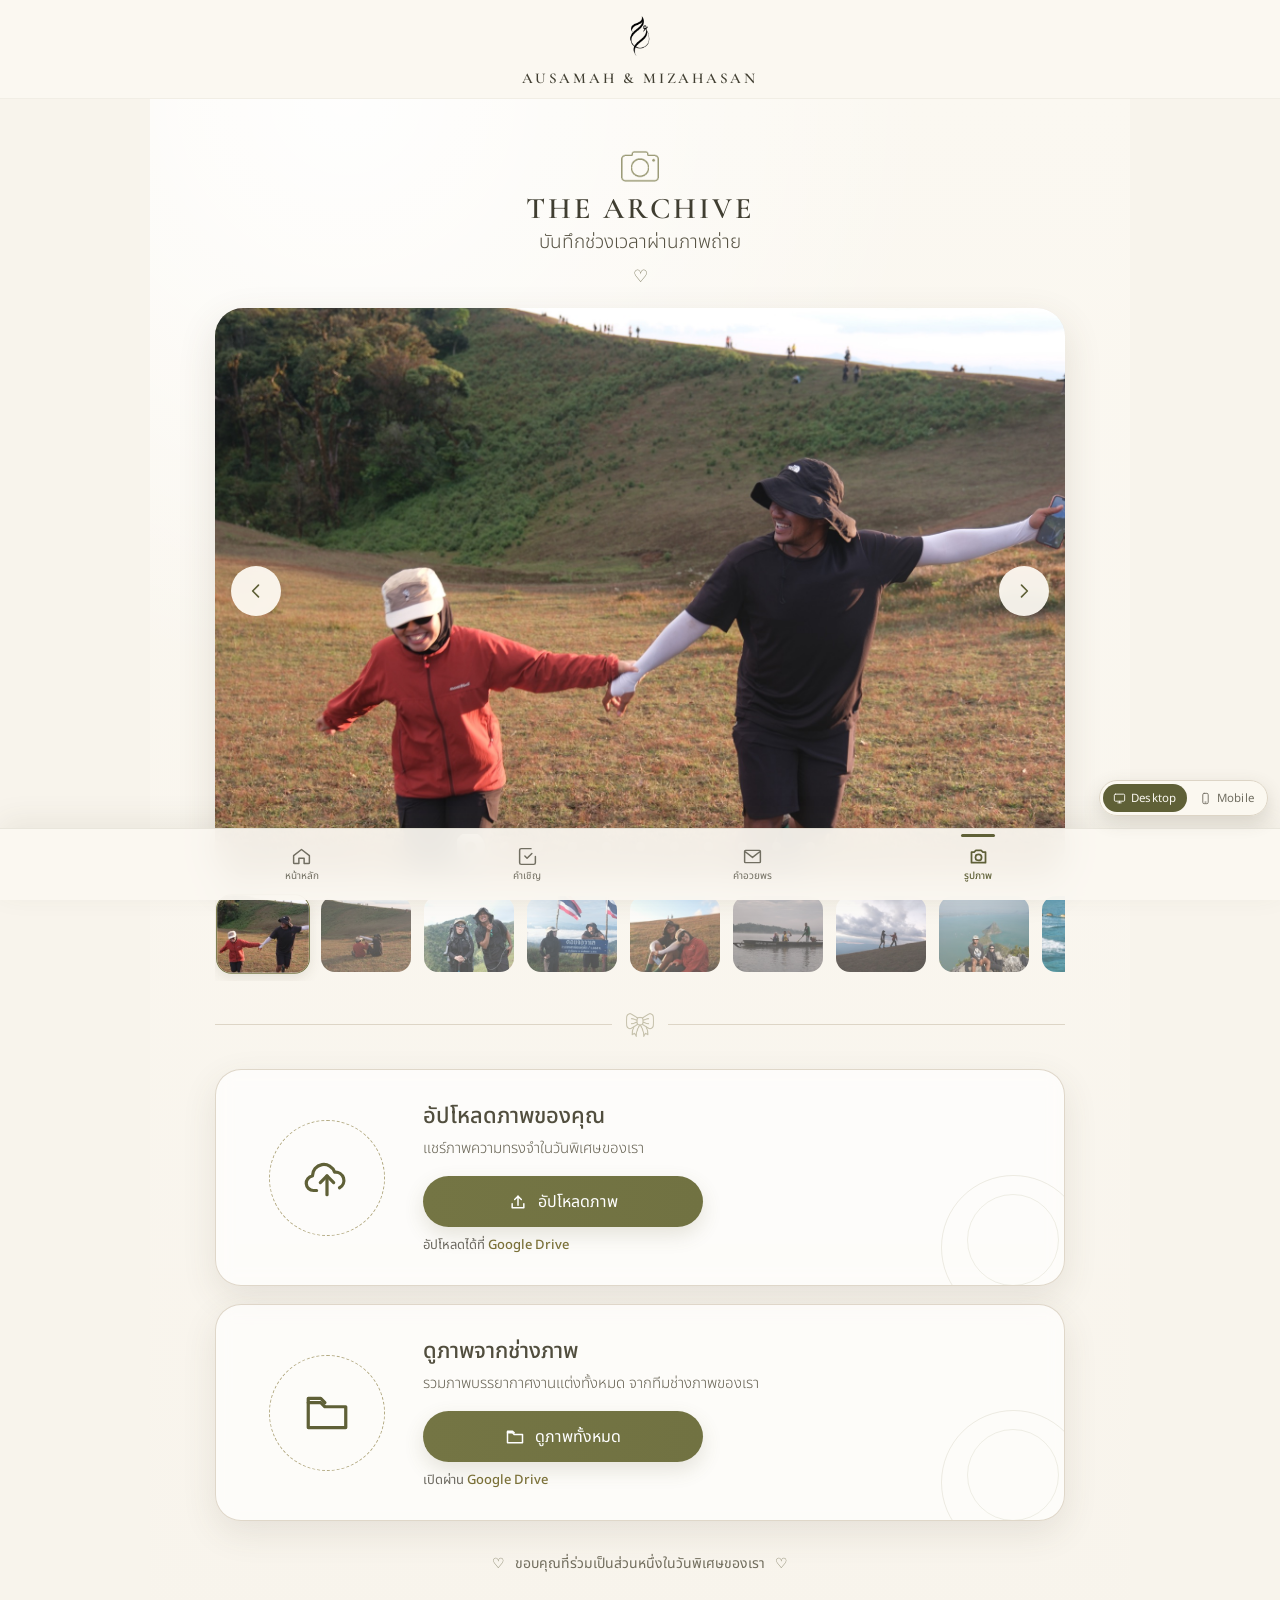
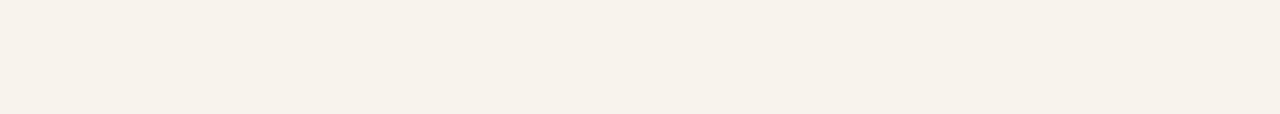
==== commit 67a2a27c: "Show all 117 wishes, and make the rain fall like rain I had the count wrong and you were right to pu" ====
--- a/photos.html
+++ b/photos.html
@@ -52,9 +52,9 @@
   >
 
 
-    <link rel="stylesheet" href="assets/css/base.css?v=20260830-85" />
-  <link rel="stylesheet" href="assets/css/components.css?v=20260830-85" />
-  <link rel="stylesheet" href="assets/css/photos.css?v=20260830-85" />
+    <link rel="stylesheet" href="assets/css/base.css?v=20260830-89" />
+  <link rel="stylesheet" href="assets/css/components.css?v=20260830-89" />
+  <link rel="stylesheet" href="assets/css/photos.css?v=20260830-89" />
 
 </head>
 
@@ -617,11 +617,11 @@
        ...
   ========================================================== -->
 
-  <script src="assets/js/main.js?v=20260830-85"></script>
-  <script src="assets/js/gallery.js?v=20260830-85"></script>
-
-
-  <script src="assets/js/viewtoggle.js?v=20260830-85"></script>
+  <script src="assets/js/main.js?v=20260830-89"></script>
+  <script src="assets/js/gallery.js?v=20260830-89"></script>
+
+
+  <script src="assets/js/viewtoggle.js?v=20260830-89"></script>
 
 </body>
 
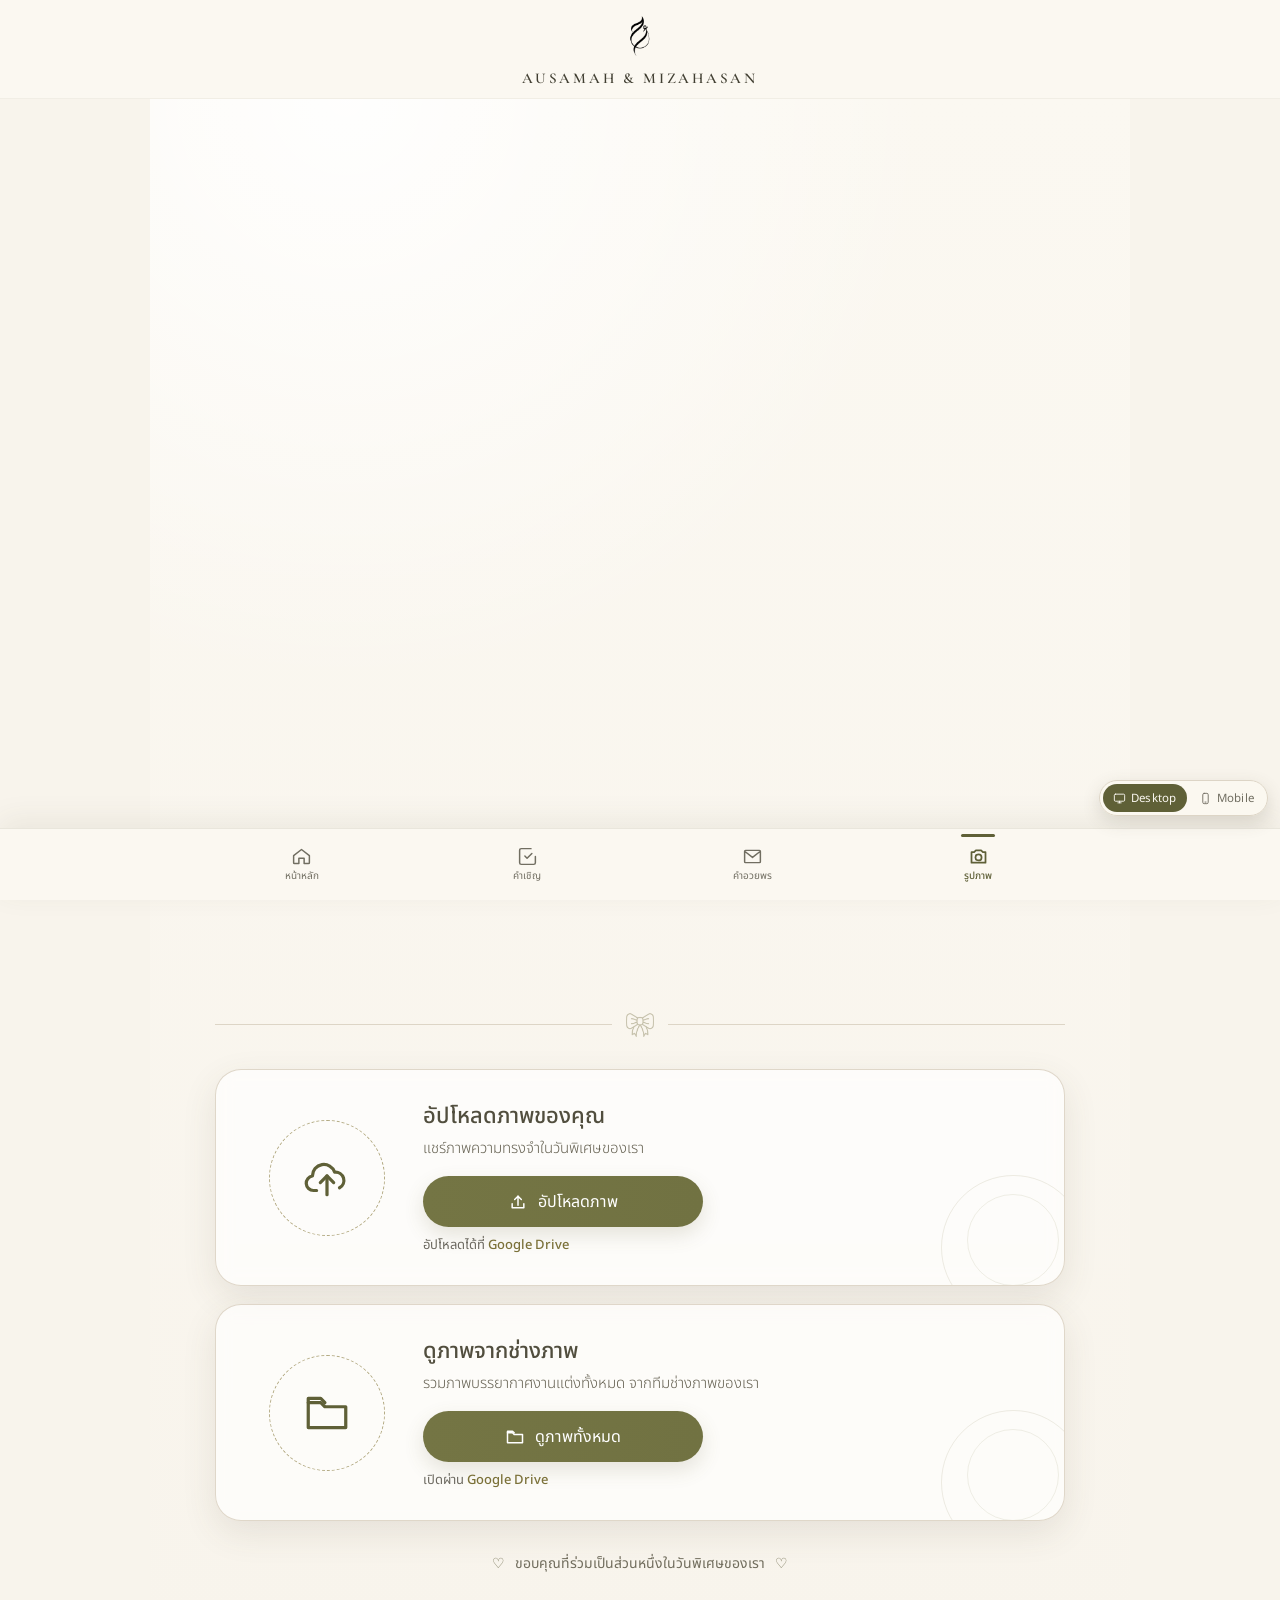
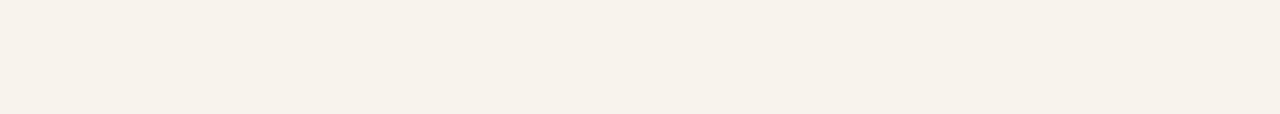
==== commit c0db7e30: "Print the running build version at the foot of the page, and bump it on every commit The number the " ====
--- a/photos.html
+++ b/photos.html
@@ -52,9 +52,9 @@
   >
 
 
-    <link rel="stylesheet" href="assets/css/base.css?v=20260830-89" />
-  <link rel="stylesheet" href="assets/css/components.css?v=20260830-89" />
-  <link rel="stylesheet" href="assets/css/photos.css?v=20260830-89" />
+    <link rel="stylesheet" href="assets/css/base.css?v=20260905-96" />
+  <link rel="stylesheet" href="assets/css/components.css?v=20260905-96" />
+  <link rel="stylesheet" href="assets/css/photos.css?v=20260905-96" />
 
 </head>
 
@@ -617,11 +617,11 @@
        ...
   ========================================================== -->
 
-  <script src="assets/js/main.js?v=20260830-89"></script>
-  <script src="assets/js/gallery.js?v=20260830-89"></script>
-
-
-  <script src="assets/js/viewtoggle.js?v=20260830-89"></script>
+  <script src="assets/js/main.js?v=20260905-96"></script>
+  <script src="assets/js/gallery.js?v=20260905-96"></script>
+
+
+  <script src="assets/js/viewtoggle.js?v=20260905-96"></script>
 
 </body>
 
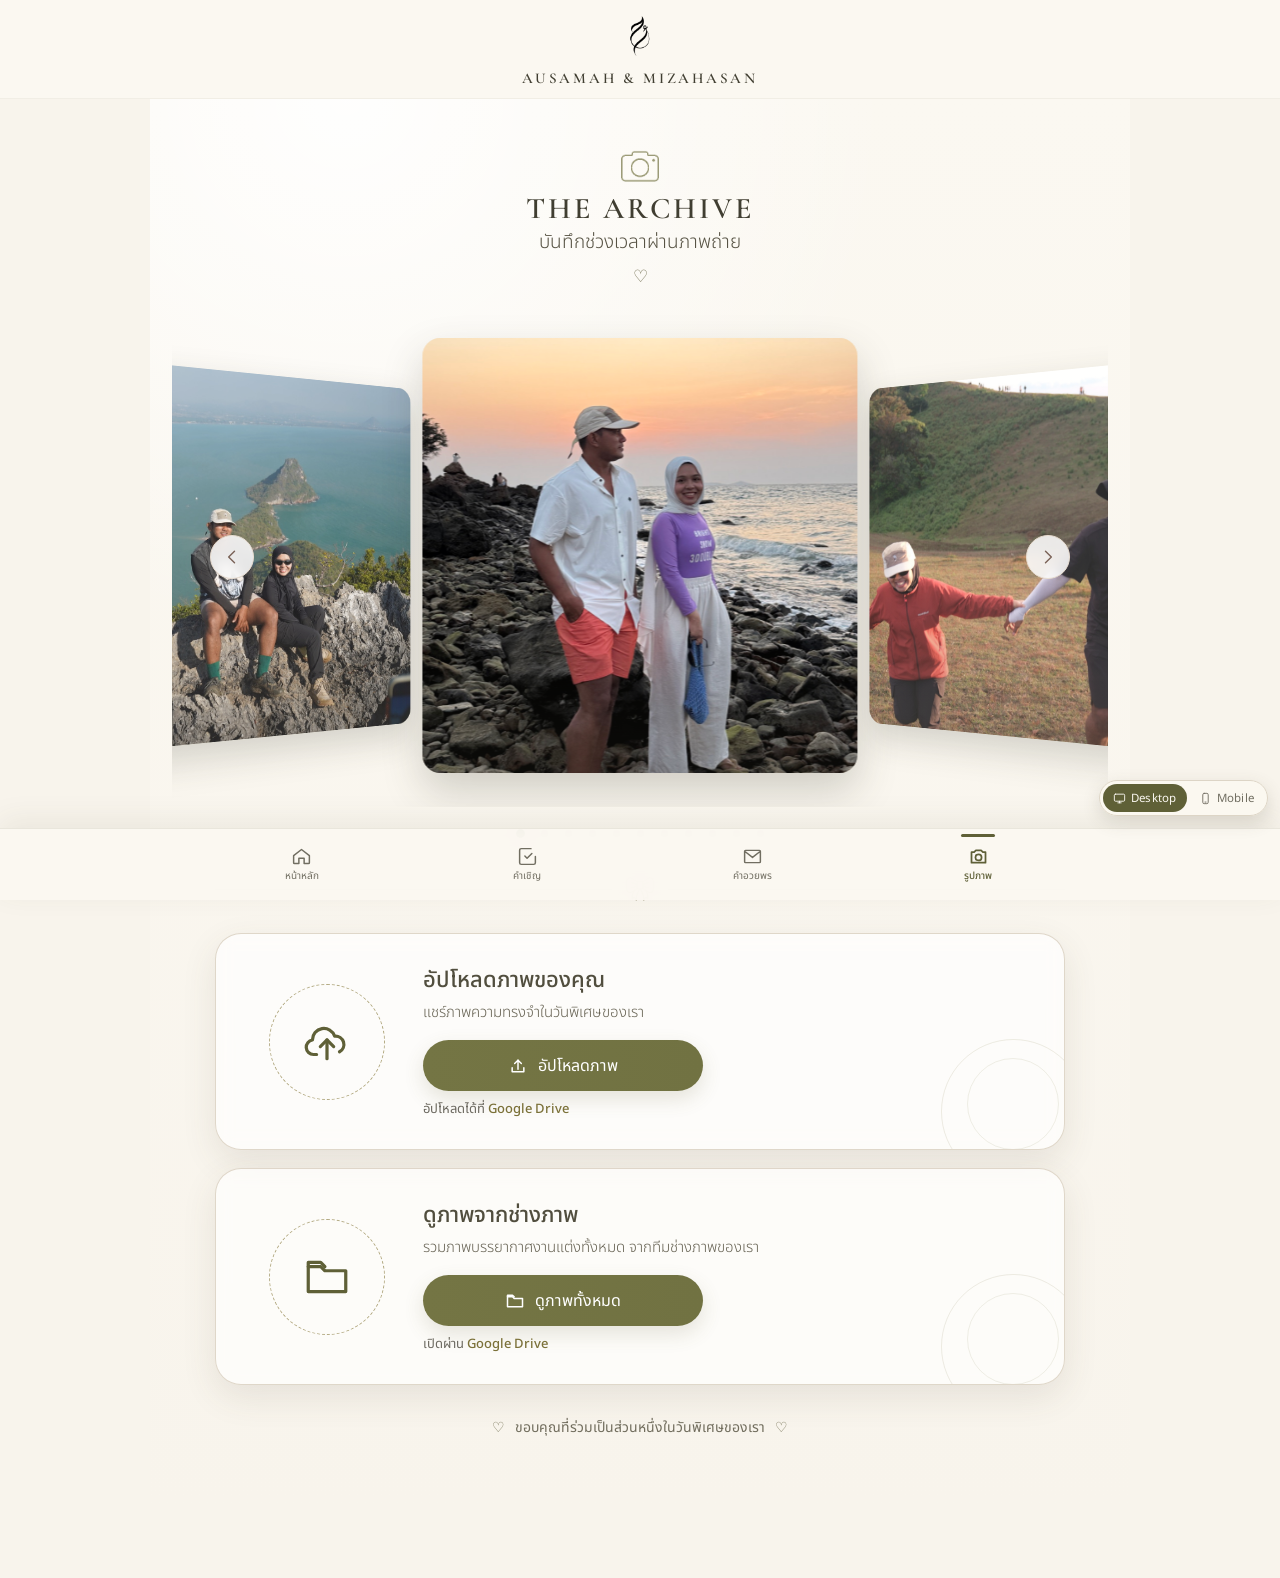
==== commit e9569c20: "Give the Photos tab the same coverflow the home page uses The photo page had its own thing: one big " ====
--- a/photos.html
+++ b/photos.html
@@ -52,9 +52,9 @@
   >
 
 
-    <link rel="stylesheet" href="assets/css/base.css?v=20260905-96" />
-  <link rel="stylesheet" href="assets/css/components.css?v=20260905-96" />
-  <link rel="stylesheet" href="assets/css/photos.css?v=20260905-96" />
+    <link rel="stylesheet" href="assets/css/base.css?v=20260905-101" />
+  <link rel="stylesheet" href="assets/css/components.css?v=20260905-101" />
+  <link rel="stylesheet" href="assets/css/photos.css?v=20260905-101" />
 
 </head>
 
@@ -141,98 +141,272 @@
 
     <!-- =======================================================
          PHOTO GALLERY
+
+         การนำเสนอชุดเดียวกับ "A Glimpse of Us" บนหน้าแรก
+         เดิมเป็นสไลด์ใบใหญ่ใบเดียวพร้อมแถบรูปย่อด้านล่าง
+
+         เครื่องยนต์อยู่ใน assets/js/coverflow.js
+         สไตล์อยู่ใน components.css — photos.css แค่ตั้งขนาดการ์ดให้ใหญ่ขึ้น
+         เพราะหน้านี้มีทั้งจอให้รูป ไม่ต้องแบ่งที่กับเนื้อหาอื่น
     ======================================================== -->
 
     <section class="gallery-wrap">
 
-
-      <!-- =====================================================
-           MAIN SLIDER
-      ====================================================== -->
-
       <div
-        class="main-slider"
-        id="mainSlider"
+        class="coverflow"
+        role="region"
+        aria-roledescription="carousel"
+        aria-label="ภาพความทรงจำของเรา"
       >
 
 
-        <!--
-          JavaScript จะสร้างรูปทั้งหมด
-          จาก array ด้านล่างให้อัตโนมัติ
-        -->
-
-        <div
-          class="main-slider-track"
-          id="mainSliderTrack"
-        ></div>
-
-
-
-        <!-- Previous -->
-
+        <!-- SC 2.2.2 Pause, Stop, Hide — ซ่อนจนกว่าจะถูกโฟกัสด้วยคีย์บอร์ด
+             เมาส์หยุดด้วยการชี้ค้าง นิ้วหยุดด้วยการแตะเลื่อน -->
         <button
-          class="slider-arrow prev"
-          id="photoPrev"
           type="button"
-          aria-label="Previous photo"
+          class="cf-pause"
+          aria-pressed="true"
         >
-
-          <svg
-            viewBox="0 0 24 24"
-            aria-hidden="true"
+          หยุดสไลด์
+        </button>
+
+
+        <div class="cf-viewport">
+
+
+          <div
+            class="cf-frame"
+            tabindex="0"
           >
-            <path d="M15 5l-7 7 7 7"></path>
-          </svg>
-
-        </button>
-
-
-
-        <!-- Next -->
-
-        <button
-          class="slider-arrow next"
-          id="photoNext"
-          type="button"
-          aria-label="Next photo"
-        >
-
-          <svg
-            viewBox="0 0 24 24"
-            aria-hidden="true"
+
+            <div class="cf-track">
+
+            <figure
+              class="cf-card"
+              role="group"
+              aria-roledescription="slide"
+              aria-label="1 จาก 11"
+            >
+              <img
+                src="pic/photo/photo-10.jpg"
+                alt="คู่บ่าวสาวริมทะเลยามพระอาทิตย์ตก"
+                width="1012"
+                height="1800"
+                loading="lazy"
+                decoding="async"
+                draggable="false"
+                style="object-position: center 80%"
+              >
+            </figure>
+            <figure
+              class="cf-card"
+              role="group"
+              aria-roledescription="slide"
+              aria-label="2 จาก 11"
+            >
+              <img
+                src="pic/photo/photo-01.jpg"
+                alt="จับมือกันวิ่งบนทุ่งหญ้า"
+                width="1800"
+                height="1200"
+                loading="lazy"
+                decoding="async"
+                draggable="false"
+              >
+            </figure>
+            <figure
+              class="cf-card"
+              role="group"
+              aria-roledescription="slide"
+              aria-label="3 จาก 11"
+            >
+              <img
+                src="pic/photo/photo-11.jpg"
+                alt="เดินขึ้นเขาใต้ท้องฟ้ากว้าง"
+                width="1012"
+                height="1800"
+                loading="lazy"
+                decoding="async"
+                draggable="false"
+                style="object-position: center 75%"
+              >
+            </figure>
+            <figure
+              class="cf-card"
+              role="group"
+              aria-roledescription="slide"
+              aria-label="4 จาก 11"
+            >
+              <img
+                src="pic/photo/photo-03.jpg"
+                alt="ระหว่างทางเดินป่าด้วยกัน"
+                width="1800"
+                height="1200"
+                loading="lazy"
+                decoding="async"
+                draggable="false"
+              >
+            </figure>
+            <figure
+              class="cf-card"
+              role="group"
+              aria-roledescription="slide"
+              aria-label="5 จาก 11"
+            >
+              <img
+                src="pic/photo/photo-09.jpg"
+                alt="ขับเจ็ตสกีกลางทะเล"
+                width="1800"
+                height="1012"
+                loading="lazy"
+                decoding="async"
+                draggable="false"
+              >
+            </figure>
+            <figure
+              class="cf-card"
+              role="group"
+              aria-roledescription="slide"
+              aria-label="6 จาก 11"
+            >
+              <img
+                src="pic/photo/photo-02.jpg"
+                alt="นั่งพักบนเนินหญ้า"
+                width="1800"
+                height="1200"
+                loading="lazy"
+                decoding="async"
+                draggable="false"
+              >
+            </figure>
+            <figure
+              class="cf-card"
+              role="group"
+              aria-roledescription="slide"
+              aria-label="7 จาก 11"
+            >
+              <img
+                src="pic/photo/photo-04.jpg"
+                alt="ที่หมายบนยอดดอย"
+                width="1800"
+                height="1200"
+                loading="lazy"
+                decoding="async"
+                draggable="false"
+              >
+            </figure>
+            <figure
+              class="cf-card"
+              role="group"
+              aria-roledescription="slide"
+              aria-label="8 จาก 11"
+            >
+              <img
+                src="pic/photo/photo-05.jpg"
+                alt="ช่วงเวลาสบาย ๆ กลางทุ่ง"
+                width="1800"
+                height="1200"
+                loading="lazy"
+                decoding="async"
+                draggable="false"
+              >
+            </figure>
+            <figure
+              class="cf-card"
+              role="group"
+              aria-roledescription="slide"
+              aria-label="9 จาก 11"
+            >
+              <img
+                src="pic/photo/photo-06.jpg"
+                alt="ท้องฟ้าและหมู่เมฆ"
+                width="1800"
+                height="1200"
+                loading="lazy"
+                decoding="async"
+                draggable="false"
+              >
+            </figure>
+            <figure
+              class="cf-card"
+              role="group"
+              aria-roledescription="slide"
+              aria-label="10 จาก 11"
+            >
+              <img
+                src="pic/photo/photo-07.jpg"
+                alt="เดินเคียงกันบนสันเขา"
+                width="1800"
+                height="1200"
+                loading="lazy"
+                decoding="async"
+                draggable="false"
+              >
+            </figure>
+            <figure
+              class="cf-card"
+              role="group"
+              aria-roledescription="slide"
+              aria-label="11 จาก 11"
+            >
+              <img
+                src="pic/photo/photo-08.jpg"
+                alt="ภาพความทรงจำระหว่างทาง"
+                width="724"
+                height="1086"
+                loading="lazy"
+                decoding="async"
+                draggable="false"
+                style="object-position: center 80%"
+              >
+            </figure>
+
+            </div>
+
+          </div>
+
+
+          <button
+            type="button"
+            class="cf-nav cf-prev"
+            aria-label="ภาพก่อนหน้า"
           >
-            <path d="M9 5l7 7-7 7"></path>
-          </svg>
-
-        </button>
-
-
-
-        <!-- Dots -->
-
-        <div
-          class="photo-dots"
-          id="photoDots"
-        ></div>
+            <svg viewBox="0 0 24 24" aria-hidden="true">
+              <path d="M15 5l-7 7 7 7" />
+            </svg>
+          </button>
+
+
+          <button
+            type="button"
+            class="cf-nav cf-next"
+            aria-label="ภาพถัดไป"
+          >
+            <svg viewBox="0 0 24 24" aria-hidden="true">
+              <path d="M9 5l7 7-7 7" />
+            </svg>
+          </button>
+
+
+        </div>
+
+
+        <div class="cf-controls">
+
+          <!-- จุดสร้างจาก JS เพราะถ้าไม่มี JS จุดก็กดไม่ได้อยู่ดี -->
+          <div
+            class="cf-dots"
+            role="tablist"
+            aria-label="เลือกภาพ"
+          ></div>
+
+        </div>
+
 
       </div>
 
-
-
-      <!-- =====================================================
-           THUMBNAILS
-      ====================================================== -->
-
-      <div class="thumbnail-viewport">
-
-        <div
-          class="thumbnail-track"
-          id="thumbnailTrack"
-        ></div>
-
-      </div>
-
     </section>
+
 
 
 
@@ -607,8 +781,8 @@
   <!-- =========================================================
        PHOTO JAVASCRIPT
 
-       สไลด์ภาพอยู่ที่ assets/js/gallery.js
-       (แยกจาก assets/js/wishes.js เพื่อไม่ให้สองหน้าชนกัน)
+       ชั้นวางรูปใช้ assets/js/coverflow.js ร่วมกับหน้าแรก
+       รายการรูปอยู่ใน markup ของหน้านี้ ไม่ได้อยู่ใน JS แล้ว
 
        รูป Gallery อยู่ที่:
 
@@ -617,11 +791,12 @@
        ...
   ========================================================== -->
 
-  <script src="assets/js/main.js?v=20260905-96"></script>
-  <script src="assets/js/gallery.js?v=20260905-96"></script>
-
-
-  <script src="assets/js/viewtoggle.js?v=20260905-96"></script>
+  <script src="assets/js/main.js?v=20260905-101"></script>
+  <script src="assets/js/config.js?v=20260905-101"></script>
+  <script src="assets/js/coverflow.js?v=20260905-101"></script>
+
+
+  <script src="assets/js/viewtoggle.js?v=20260905-101"></script>
 
 </body>
 
--- a/assets/css/components.css
+++ b/assets/css/components.css
@@ -470,3 +470,337 @@
     padding: 0 9px;
   }
 }
+
+/* =========================================================
+   COVERFLOW — ชั้นวางรูปสามมิติ ใช้ร่วมกันระหว่างหน้าแรกกับหน้ารูปภาพ
+
+   ย้ายมาจาก home.css ตอนที่หน้า Photos เปลี่ยนมาใช้การนำเสนอแบบเดียวกัน
+   ทั้งสองหน้าโหลด components.css อยู่แล้ว จึงไม่ต้องมีสไตล์ชุดที่สอง
+
+   ส่วนที่เป็นของฉากใดฉากหนึ่ง (ความสูงของ section, จังหวะการเผย,
+   ขนาดการ์ดเฉพาะหน้า) ยังอยู่ใน home.css / photos.css ตามเดิม
+   ที่นี่มีแต่ตัวคอมโพเนนต์
+========================================================= */
+/* =========================================================
+   GALLERY COVERFLOW
+
+   การ์ดทุกใบซ้อนทับกันที่กลางเวที แล้ว home.js เป็นคนสั่ง
+   transform ราย ๆ ใบว่าให้เลื่อนออกไปเท่าไร ถอยเข้าไปลึกแค่ไหน
+   และเอียงกี่องศา — CSS ที่นี่จึงไม่ควรกำหนด transform ให้ .cf-card
+   เพราะจะไปทับค่าที่คำนวณไว้
+
+   --cf-card คือความกว้างการ์ด และเป็นหน่วยตั้งต้นของทุกอย่าง
+   ทั้งระยะห่าง ความลึก และระยะมอง ปรับค่าเดียวแล้วฉากขยายตามทั้งชุด
+========================================================= */
+
+.coverflow {
+  --cf-card: clamp(200px, 30vw, 380px);
+
+  /* สีของคอมโพเนนต์ประกาศไว้ในตัวเอง ไม่ดึงจาก palette ของหน้า
+
+     home.css กับ base.css นิยาม --olive/--line/--text คนละค่า
+     ถ้าอ้าง var พวกนั้นตรง ๆ ชั้นวางบนหน้าแรกกับหน้ารูปภาพจะสีไม่ตรงกัน
+     ทั้งที่ควรเป็นของชิ้นเดียวกัน — ค่าที่ใช้คือชุดของหน้าแรก
+     หน้าไหนอยากเปลี่ยน ก็ทับ token พวกนี้ที่ระดับหน้านั้นได้ */
+  --cf-ink: #7a6257;
+  --cf-accent: #5c6b4a;
+  --cf-line: #e8ddd1;
+  --cf-surface: #fcfaf5;
+  --cf-card-bg: #efe5d2;
+
+  margin-top: 18px;
+
+  /* ปุ่มหยุดสไลด์ตอนถูกโฟกัสจะลอยขึ้นมาเกาะขอบบนของกล่องนี้ */
+  position: relative;
+}
+
+.cf-viewport {
+  position: relative;
+}
+
+.cf-frame {
+  /* ระยะมองสั้นกว่าความกว้างการ์ดสามเท่า = เลนส์กว้าง เห็นการเอียงชัด */
+  perspective: calc(var(--cf-card) * 3);
+
+  /* เว้นบน-ล่างให้เงาการ์ดไม่โดนขอบ overflow ตัด */
+  padding: 30px 0 34px;
+  overflow: hidden;
+  outline: none;
+  cursor: grab;
+
+  /* ลากแนวนอนเป็นของเรา แนวตั้งปล่อยให้หน้าเว็บเลื่อนตามปกติ */
+  touch-action: pan-y;
+}
+
+.cf-frame:active {
+  cursor: grabbing;
+}
+
+.cf-frame:focus-visible {
+  outline: 2px solid var(--cf-accent);
+  outline-offset: 4px;
+  border-radius: 22px;
+}
+
+.cf-track {
+  position: relative;
+  height: var(--cf-card);
+  transform-style: preserve-3d;
+  user-select: none;
+}
+
+.cf-card {
+  position: absolute;
+  left: 50%;
+  top: 0;
+  width: var(--cf-card);
+  aspect-ratio: 1 / 1;
+  margin: 0;
+  border-radius: 18px;
+  overflow: hidden;
+  background: var(--cf-card-bg);
+  box-shadow: 0 18px 40px rgba(64, 62, 49, .22);
+  will-change: transform, opacity;
+
+  /* ค่าตั้งต้นก่อน JS วาดรอบแรก กันไม่ให้การ์ดทั้งกองแวบขึ้นมาซ้อนกัน */
+  opacity: 0;
+}
+
+.cf-card img {
+  width: 100%;
+  height: 100%;
+  object-fit: cover;
+  display: block;
+  user-select: none;
+  -webkit-user-drag: none;
+}
+
+/* ไล่เฉดอ่อน ๆ ที่ขอบล่าง ให้ภาพดูมีมิติและเข้ากับโทนกระดาษ */
+.cf-card::after {
+  content: "";
+  position: absolute;
+  inset: 0;
+  background:
+    linear-gradient(
+      to top,
+      rgba(64, 62, 49, .18) 0%,
+      rgba(64, 62, 49, 0) 42%
+    );
+  pointer-events: none;
+}
+
+
+/* ---- ปุ่มเลื่อนซ้าย/ขวา ---- */
+
+.cf-nav {
+  position: absolute;
+  top: 50%;
+  transform: translateY(-50%);
+
+  /* 44px ตามเกณฑ์เป้ากดของ WCAG SC 2.5.5 ไม่ใช่แค่ขั้นต่ำ 24px ของ 2.5.8 */
+  width: 44px;
+  height: 44px;
+  display: flex;
+  align-items: center;
+  justify-content: center;
+
+  /* เหนือการ์ดทุกใบ — JS ไล่ z-index การ์ดไว้ที่ 100 ลงมา */
+  z-index: 200;
+  padding: 0;
+  border: 1px solid var(--cf-line);
+  border-radius: 999px;
+  background: rgba(255, 255, 255, .86);
+  backdrop-filter: blur(6px);
+  color: var(--cf-ink);
+  cursor: pointer;
+  transition: background .25s ease, border-color .25s ease, transform .25s ease;
+}
+
+.cf-prev { left: clamp(4px, 3vw, 40px); }
+.cf-next { right: clamp(4px, 3vw, 40px); }
+
+.cf-nav svg {
+  width: 20px;
+  height: 20px;
+  fill: none;
+  stroke: currentColor;
+  stroke-width: 1.7;
+  stroke-linecap: round;
+  stroke-linejoin: round;
+}
+
+.cf-nav:hover {
+  background: #fff;
+  border-color: var(--cf-accent);
+}
+
+.cf-nav:focus-visible {
+  outline: 2px solid var(--cf-accent);
+  outline-offset: 2px;
+}
+
+
+/* ---- จุดบอกตำแหน่ง ---- */
+
+.cf-controls {
+  display: flex;
+  align-items: center;
+  justify-content: center;
+  margin-top: 14px;
+}
+
+.cf-dots {
+  display: flex;
+  align-items: center;
+  gap: 4px;
+}
+
+/* เป้ากดจริงกว้าง 20px สูง 24px แต่จุดที่เห็นเล็กแค่ 7px
+   (SC 2.5.8 นับพื้นที่กดได้ ไม่ใช่ขนาดที่วาด) */
+.cf-dot {
+  width: 20px;
+  height: 24px;
+  padding: 0;
+  border: 0;
+  background: none;
+  cursor: pointer;
+  display: flex;
+  align-items: center;
+  justify-content: center;
+}
+
+.cf-dot::before {
+  content: "";
+  width: 7px;
+  height: 7px;
+  border-radius: 999px;
+  background: var(--cf-ink);
+  opacity: .26;
+  transition: opacity .3s ease, transform .3s ease;
+}
+
+.cf-dot[aria-selected="true"]::before {
+  opacity: 1;
+  background: var(--cf-accent);
+  transform: scale(1.25);
+}
+
+.cf-dot:focus-visible {
+  outline: 2px solid var(--cf-accent);
+  outline-offset: 1px;
+  border-radius: 6px;
+}
+
+
+/* ---- ไม่มี JS: ถอยไปเป็นแถบเลื่อนแนวนอนที่ยังดูรูปได้ครบ ---- */
+
+.coverflow:not(.is-ready) .cf-frame {
+  perspective: none;
+  overflow-x: auto;
+  scroll-snap-type: x mandatory;
+}
+
+.coverflow:not(.is-ready) .cf-track {
+  display: flex;
+  gap: 12px;
+  height: auto;
+  padding: 0 12px;
+}
+
+.coverflow:not(.is-ready) .cf-card {
+  position: static;
+  flex: none;
+  opacity: 1;
+  scroll-snap-align: center;
+}
+
+.coverflow:not(.is-ready) .cf-nav {
+  display: none;
+}
+
+/* ---- จอแคบ ---- */
+
+@media (max-width: 900px) {
+
+  /* จอแคบ: การ์ดเล็กลงและปุ่มลูกศรขยับเข้ามาชิดขอบ
+     ระยะห่างกับความลึกอิง --cf-card อยู่แล้ว จึงย่อตามเองทั้งฉาก */
+  .coverflow {
+    --cf-card: clamp(168px, 52vw, 260px);
+  }
+
+  .cf-frame {
+    padding: 22px 0 26px;
+  }
+
+  .cf-nav {
+    width: 40px;
+    height: 40px;
+  }
+
+  .cf-prev { left: 2px; }
+  .cf-next { right: 2px; }
+
+}
+
+/* =========================================================
+   ปุ่มหยุดสไลด์ — WCAG SC 2.2.2 Pause, Stop, Hide
+
+   เนื้อหาที่ขยับเองต่อเนื่องเกินห้าวินาทีต้องมีวิธีให้ผู้ใช้หยุด
+   แต่ชิปที่เห็นอยู่ตลอดแย่งสายตาไปจากรูป จึงซ่อนไว้แบบเดียวกับ
+   skip link คือโผล่มาเมื่อถูกโฟกัสด้วยคีย์บอร์ดเท่านั้น
+
+   ทางหยุดของแต่ละกลุ่มผู้ใช้:
+     เมาส์      ชี้ค้างไว้บนแกลเลอรี — หยุดทันที ขยับออกแล้วเล่นต่อ
+     นิ้ว       แตะเลื่อน กดลูกศร หรือกดจุด — หยุดค้างไว้เลย
+     คีย์บอร์ด  โฟกัสเข้ามาแล้วเจอปุ่มนี้เป็นอย่างแรก
+========================================================= */
+
+.cf-pause {
+  /* ซ่อนแบบยังอยู่ในลำดับโฟกัสและยังถูกอ่านออกเสียงได้
+     (display:none หรือ visibility:hidden จะตัดออกจากทั้งสองอย่าง) */
+  position: absolute;
+  width: 1px;
+  height: 1px;
+  margin: -1px;
+  padding: 0;
+  overflow: hidden;
+  clip-path: inset(50%);
+  white-space: nowrap;
+  border: 0;
+}
+
+/* ใช้ :focus ไม่ใช่ :focus-visible — ปุ่มที่มองไม่เห็นจะถูกโฟกัส
+   ได้ด้วยคีย์บอร์ดหรือโปรแกรมอ่านหน้าจอเท่านั้นอยู่แล้ว */
+.cf-pause:focus {
+  position: absolute;
+  top: 0;
+  left: 50%;
+  transform: translateX(-50%);
+  z-index: 300;
+  width: auto;
+  height: auto;
+  min-height: 32px;
+  margin: 0;
+  padding: 5px 16px;
+  overflow: visible;
+  clip-path: none;
+  display: inline-flex;
+  align-items: center;
+  border: 1px solid var(--cf-accent);
+  border-radius: 999px;
+  background: var(--cf-surface);
+  color: var(--cf-ink);
+  font-family: inherit;
+  font-size: 12.5px;
+  letter-spacing: .02em;
+  cursor: pointer;
+  outline: 2px solid var(--cf-accent);
+  outline-offset: 2px;
+}
+
+@media (prefers-reduced-motion: reduce) {
+
+  /* ไม่มีสไลด์ให้หยุด เพราะสคริปต์ไม่เริ่มเล่นตั้งแต่แรก */
+  .cf-pause { display: none; }
+
+}
--- a/assets/css/photos.css
+++ b/assets/css/photos.css
@@ -107,331 +107,12 @@
 
   width: 100%;
 
-  max-width: 850px;
+  /* กว้างเท่า .section ของหน้าแรก ชั้นวางจะได้เห็นใบข้างเท่ากันทั้งสองหน้า
+     ของเดิม 850px เพราะเคยเป็นสไลด์ใบเดียวที่ไม่ควรกว้างเกินไป */
+  max-width: 1180px;
 
   margin:
     0 auto;
-}
-
-
-.main-slider {
-
-  position: relative;
-
-  width: 100%;
-
-  overflow: hidden;
-
-  border-radius: 28px;
-
-  background:
-    #e8e3d8;
-
-  box-shadow:
-    0 14px 38px
-    rgba(83, 74, 52, .14);
-
-  touch-action: pan-y;
-}
-
-
-/*
-   ตัว slider เป็น track
-   เวลาสไลด์จะเลื่อนทั้งรูปจริง
-   จึง smooth กว่าเปลี่ยน src
-*/
-
-.main-slider-track {
-
-  display: flex;
-
-  width: 100%;
-
-  transition:
-    transform
-    .65s
-    cubic-bezier(.22,.61,.36,1);
-
-  will-change: transform;
-}
-
-
-.main-slide {
-
-  flex:
-    0 0 100%;
-
-  width: 100%;
-
-  aspect-ratio:
-    4 / 3;
-
-  overflow: hidden;
-}
-
-
-.main-slide img {
-
-  width: 100%;
-
-  height: 100%;
-
-  object-fit: cover;
-}
-
-
-/* =========================================================
-   ARROWS
-========================================================== */
-
-.slider-arrow {
-
-  position: absolute;
-
-  top: 50%;
-
-  transform:
-    translateY(-50%);
-
-  z-index: 5;
-
-  width: 50px;
-
-  height: 50px;
-
-  padding: 0;
-
-  border: 0;
-
-  border-radius: 50%;
-
-  display: grid;
-
-  place-items: center;
-
-  color: var(--olive-dark);
-
-  background:
-    rgba(255, 252, 246, .92);
-
-  box-shadow:
-    0 5px 15px
-    rgba(55, 48, 35, .13);
-
-  backdrop-filter:
-    blur(6px);
-
-  -webkit-backdrop-filter:
-    blur(6px);
-
-  transition:
-    transform .2s ease,
-    background .2s ease;
-}
-
-
-.slider-arrow:hover {
-
-  background:
-    rgba(255,255,255,.98);
-}
-
-
-.slider-arrow:active {
-
-  transform:
-    translateY(-50%)
-    scale(.94);
-}
-
-
-.slider-arrow.prev {
-  left: 16px;
-}
-
-
-.slider-arrow.next {
-  right: 16px;
-}
-
-
-.slider-arrow svg {
-
-  width: 20px;
-
-  height: 20px;
-
-  fill: none;
-
-  stroke: currentColor;
-
-  stroke-width: 2;
-
-  stroke-linecap: round;
-
-  stroke-linejoin: round;
-}
-
-
-/* =========================================================
-   DOTS
-========================================================== */
-
-.photo-dots {
-
-  position: absolute;
-
-  left: 50%;
-
-  bottom: 15px;
-
-  transform:
-    translateX(-50%);
-
-  z-index: 5;
-
-  display: flex;
-
-  align-items: center;
-
-  gap: 8px;
-
-  max-width:
-    calc(100% - 120px);
-
-  overflow: hidden;
-}
-
-
-.photo-dot {
-
-  flex:
-    0 0 auto;
-
-  width: 9px;
-
-  height: 9px;
-
-  padding: 0;
-
-  border:
-    1.5px solid
-    rgba(255,255,255,.95);
-
-  border-radius: 50%;
-
-  background:
-    rgba(255,255,255,.28);
-
-  transition:
-    .25s ease;
-}
-
-
-.photo-dot.active {
-
-  background: #fff;
-
-  transform:
-    scale(1.15);
-}
-
-
-/* =========================================================
-   THUMBNAILS
-========================================================== */
-
-.thumbnail-viewport {
-
-  position: relative;
-
-  width: 100%;
-
-  margin-top: 18px;
-
-  overflow: hidden;
-}
-
-
-.thumbnail-track {
-
-  width: 100%;
-
-  display: flex;
-
-  gap: 11px;
-
-  overflow-x: auto;
-
-  padding:
-    2px 2px 8px;
-
-  scroll-behavior: smooth;
-
-  scrollbar-width: none;
-
-  -webkit-overflow-scrolling:
-    touch;
-}
-
-
-.thumbnail-track::-webkit-scrollbar {
-  display: none;
-}
-
-
-.thumbnail {
-
-  flex:
-    0 0 92px;
-
-  width: 92px;
-
-  height: 78px;
-
-  padding: 0;
-
-  border:
-    1.5px solid transparent;
-
-  border-radius: 15px;
-
-  overflow: hidden;
-
-  background: transparent;
-
-  opacity: .68;
-
-  transition:
-    opacity .25s ease,
-    transform .25s ease,
-    border-color .25s ease;
-}
-
-
-.thumbnail img {
-
-  width: 100%;
-
-  height: 100%;
-
-  object-fit: cover;
-}
-
-
-.thumbnail.active {
-
-  opacity: 1;
-
-  border-color:
-    var(--olive);
-
-  transform:
-    scale(1.02);
-
-  box-shadow:
-    0 4px 12px
-    rgba(82, 78, 49, .12);
 }
 
 
@@ -858,68 +539,6 @@
   }
 
 
-  .main-slider {
-
-    border-radius: 22px;
-  }
-
-
-  .main-slide {
-
-    /*
-      มือถือให้สูงขึ้นนิดหนึ่ง
-      เพื่อให้ภาพพรีเวดดิ้งดูเต็มกว่า
-    */
-
-    aspect-ratio:
-      1 / .82;
-  }
-
-
-  .slider-arrow {
-
-    width: 44px;
-
-    height: 44px;
-  }
-
-
-  .slider-arrow.prev {
-    left: 12px;
-  }
-
-
-  .slider-arrow.next {
-    right: 12px;
-  }
-
-
-  .slider-arrow svg {
-
-    width: 17px;
-
-    height: 17px;
-  }
-
-
-  .thumbnail {
-
-    flex-basis: 76px;
-
-    width: 76px;
-
-    height: 68px;
-
-    border-radius: 13px;
-  }
-
-
-  .thumbnail-track {
-
-    gap: 9px;
-  }
-
-
   .photo-divider {
 
     margin:
@@ -1004,29 +623,6 @@
     padding-left: 12px;
 
     padding-right: 12px;
-  }
-
-
-  .main-slider {
-
-    border-radius: 19px;
-  }
-
-
-  .main-slide {
-
-    aspect-ratio:
-      1 / .88;
-  }
-
-
-  .thumbnail {
-
-    flex-basis: 70px;
-
-    width: 70px;
-
-    height: 62px;
   }
 
 
@@ -1108,35 +704,14 @@
   }
 }
 
-
 /* =========================================================
    AMBIENT MOTION — แกลเลอรี
 ========================================================= */
 
-/* สไลด์หลัก: ภาพขยับซูมช้า ๆ ระหว่างชม */
-.main-slide img {
-  animation: gallerySlowZoom 16s ease-in-out infinite alternate;
-}
 
 @keyframes gallerySlowZoom {
   from { transform: scale(1); }
   to   { transform: scale(1.035); }
-}
-
-/* thumbnail ยกตัวเมื่อชี้ */
-.thumbnail {
-  transition: transform .35s ease, box-shadow .35s ease;
-}
-
-@media (hover: hover) {
-  .thumbnail:hover {
-    transform: translateY(-4px);
-    box-shadow: 0 10px 24px rgba(85, 76, 54, .18);
-  }
-}
-
-@media (prefers-reduced-motion: reduce) {
-  .main-slide img { animation: none; }
 }
 
 
@@ -1148,46 +723,9 @@
    (จุดจริงวาดด้วย ::after ส่วนตัวปุ่มกลายเป็นพื้นที่กดโปร่งใส)
 ========================================================= */
 
-.photo-dot {
-  position: relative;
-  /* 26 ไม่ใช่ 24 พอดี — กันเศษพิกเซลจากการปัดของ layout */
-  width: 26px;
-  height: 26px;
-  padding: 0;
-  border: 0;
-  background: none;
-  box-shadow: none;
-  display: inline-flex;
-  align-items: center;
-  justify-content: center;
-  cursor: pointer;
-}
-
-.photo-dot::after {
-  content: "";
-  width: 9px;
-  height: 9px;
-  border-radius: 50%;
-  background: var(--line, #ddd5c6);
-  transition: background .25s ease, transform .25s ease;
-}
-
-.photo-dot.active::after {
-  background: var(--olive, #777747);
-  transform: scale(1.15);
-}
-
-.photo-dot:focus-visible {
-  outline: 2px solid var(--olive, #777747);
-  outline-offset: 0;
-  border-radius: 50%;
-}
-
-
-/* =========================================================
-   MOBILE — ให้แกลเลอรีชุดแรกจบในหน้าจอเดียว
-
-   ของเดิมแถบรูปย่อชนขอบแถบเมนูพอดี เหลือระยะแค่ 5px
+
+/* =========================================================
+   MOBILE — ให้แกลเลอรีจบในหน้าจอเดียว
 ========================================================= */
 
 @media (max-width: 700px) {
@@ -1219,10 +757,7 @@
 
 
 /* =========================================================
-   จอเตี้ย — ไม่ให้ภาพหลักดันแถบรูปย่อตกขอบจอ
-
-   ที่ 1280x800 ภาพหลักสูง 638px เมื่อรวมหัวข้อกับแถบรูปย่อแล้ว
-   เกินความสูงจอไป 347px ต้องเลื่อนถึงจะเห็นว่ามีรูปย่อให้เลือก
+   จอเตี้ย — หัวข้อเล็กลง เพื่อให้ชั้นวางรูปได้ความสูงคืนไป
 ========================================================= */
 
 @media (max-height: 860px) {
@@ -1247,21 +782,7 @@
     font-size: 13px;
   }
 
-  /* แถบรูปย่อเป็นตัวช่วยเลือก ไม่ใช่ตัวเอก ย่อได้ */
-  .thumbnail-viewport {
-    margin-top: 10px;
-    height: 70px;
-  }
-
-  .thumbnail-viewport img,
-  .thumbnail-track img {
-    height: 62px;
-  }
-
-  /* ย่อ "ตัวสไลด์" ไม่ใช่ตัดขอบกรอบทิ้ง
-     ของเดิมจำกัดความสูง .main-slider ที่มี overflow:hidden
-     สไลด์ยังสูงตามอัตราส่วน 4:3 เท่าเดิม ส่วนเกินจึงถูกครอปหายไปจากด้านล่าง
-     — ซึ่งเป็นตรงที่คนในรูปมักอยู่ */
+  
   .photo-heading {
     margin-bottom: 12px;
   }
@@ -1270,16 +791,8 @@
     font-size: clamp(21px, 2.4vw, 26px);
   }
 
-  .main-slide {
-    min-height: 240px;
-  }
-
-  /* คุมความกว้างให้กรอบยังเป็น 3:2 เมื่อความสูงถูกจำกัด
+/* คุมความกว้างให้กรอบยังเป็น 3:2 เมื่อความสูงถูกจำกัด
      ไม่งั้นกรอบจะกว้างจนเกิดแถบพื้นสองข้าง (รูปแนวนอน 3:2 มีแปดใบจากสิบเอ็ด) */
-  .main-slider {
-    margin-left: auto;
-    margin-right: auto;
-  }
 
 }
 
@@ -1308,14 +821,6 @@
   letter-spacing: .1em;
 }
 
-.main-slide {
-  aspect-ratio: 3 / 2;
-}
-
-.main-slide img {
-  object-fit: contain;
-}
-
 
 /* =========================================================
    จอเตี้ย (ต่อ) — ต้องอยู่ท้ายไฟล์
@@ -1348,22 +853,25 @@
     display: none;
   }
 
-  .thumbnail-viewport {
-    height: 62px;
-    margin-top: 8px;
-  }
-
-  .thumbnail-viewport img,
-  .thumbnail-track img {
-    height: 54px;
-  }
-
-  /* ไม่ต้องกำหนดความสูงตายตัวให้สไลด์
-     ปล่อยให้เป็น 3:2 ตามอัตราส่วนของรูปส่วนใหญ่ แล้วคุมด้วยความกว้างของกรอบแทน
-     ผลคือจอกว้าง-เตี้ยก็ไม่ล้น ส่วนจอแคบอย่างมือถือความกว้างเป็นตัวกำหนด
-     รูปแนวนอนจึงเต็มกรอบพอดี ไม่มีแถบพื้นบนล่าง */
-  .main-slider {
-    max-width: calc((100svh - var(--nav-space, 72px) - 335px) * 1.5);
-  }
-
-}
+}
+
+
+/* =========================================================
+   COVERFLOW บนหน้า Photos
+
+   ตัวคอมโพเนนต์ทั้งหมดอยู่ใน components.css แล้ว ที่นี่มีแค่ขนาด
+   หน้านี้ไม่ต้องแบ่งจอกับเนื้อหาอื่นเหมือนหน้าแรก การ์ดจึงใหญ่ได้กว่า
+   ระยะห่าง ความลึก และองศาเอียงอิง --cf-card อยู่แล้ว ฉากจึงขยายตามทั้งชุด
+========================================================= */
+
+.gallery-wrap .coverflow {
+  --cf-card: clamp(230px, 34vw, 440px);
+}
+
+@media (max-width: 900px) {
+
+  .gallery-wrap .coverflow {
+    --cf-card: clamp(190px, 58vw, 300px);
+  }
+
+}
